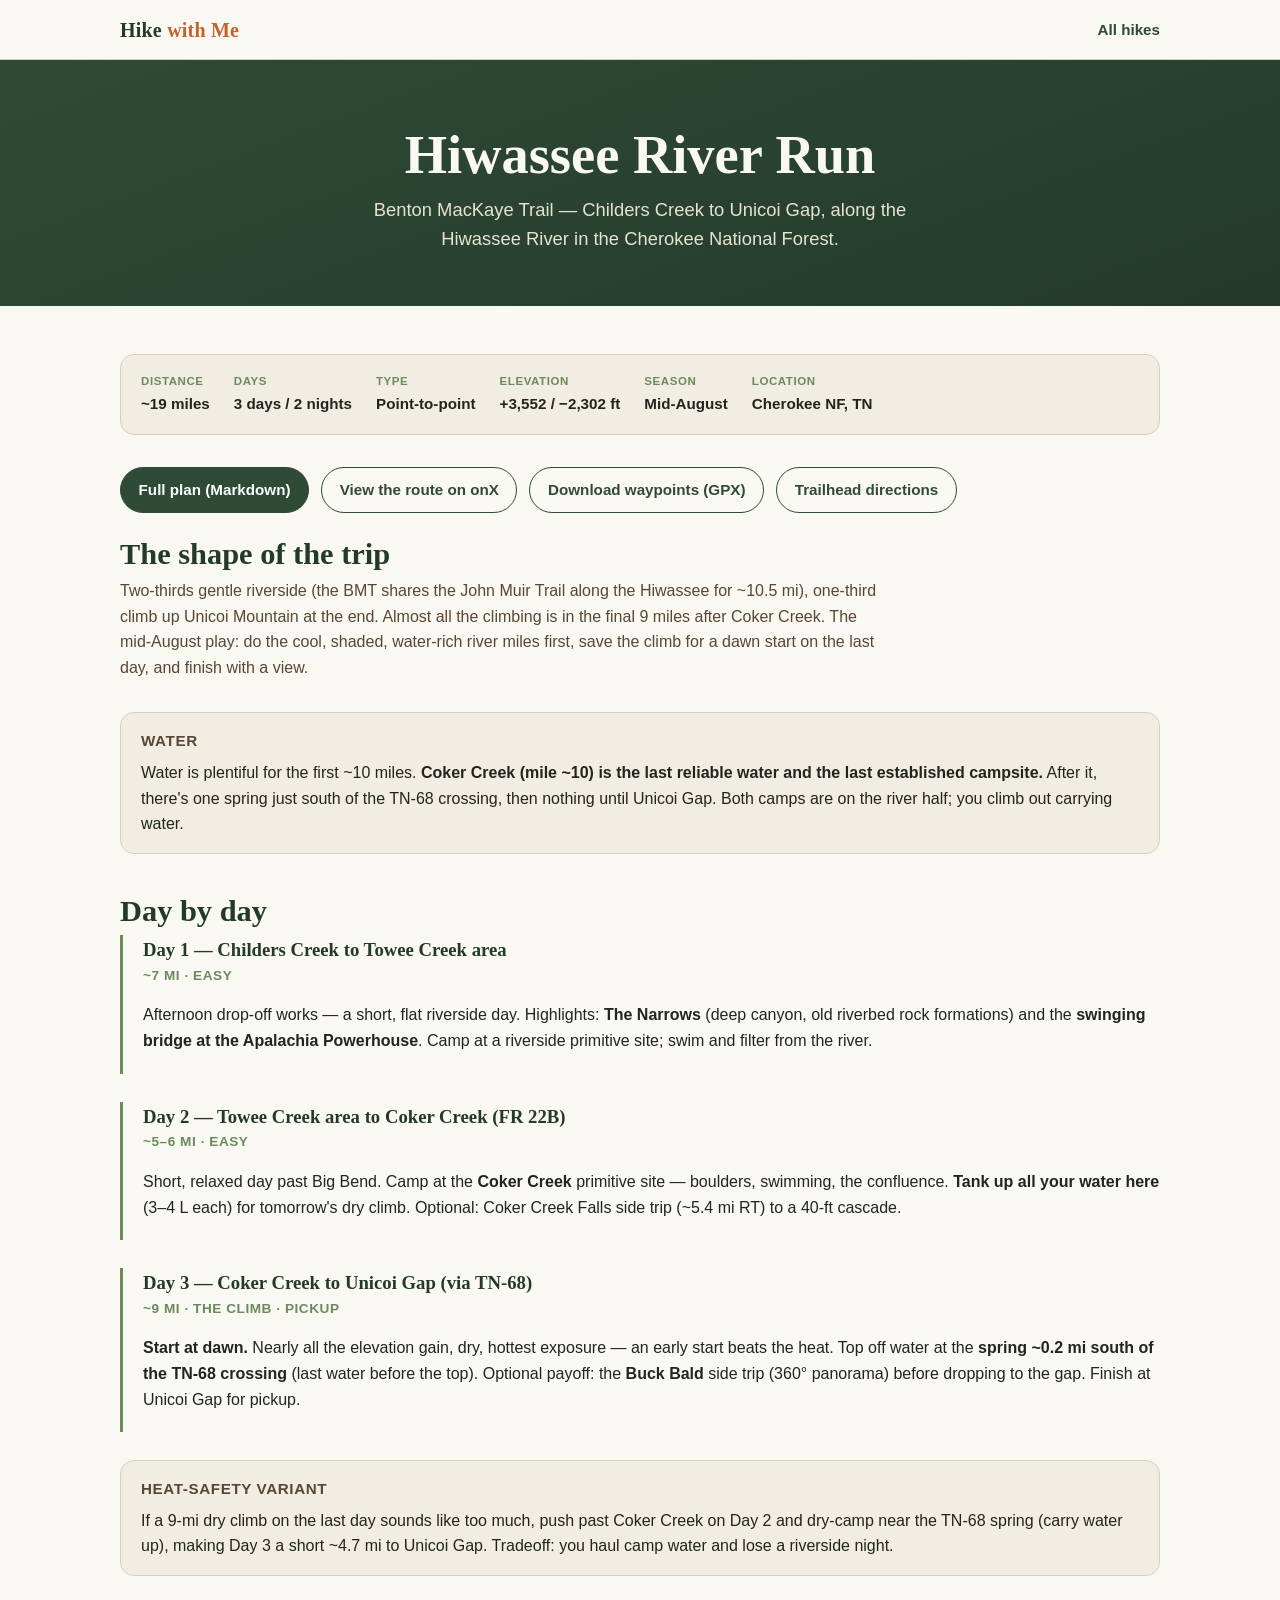
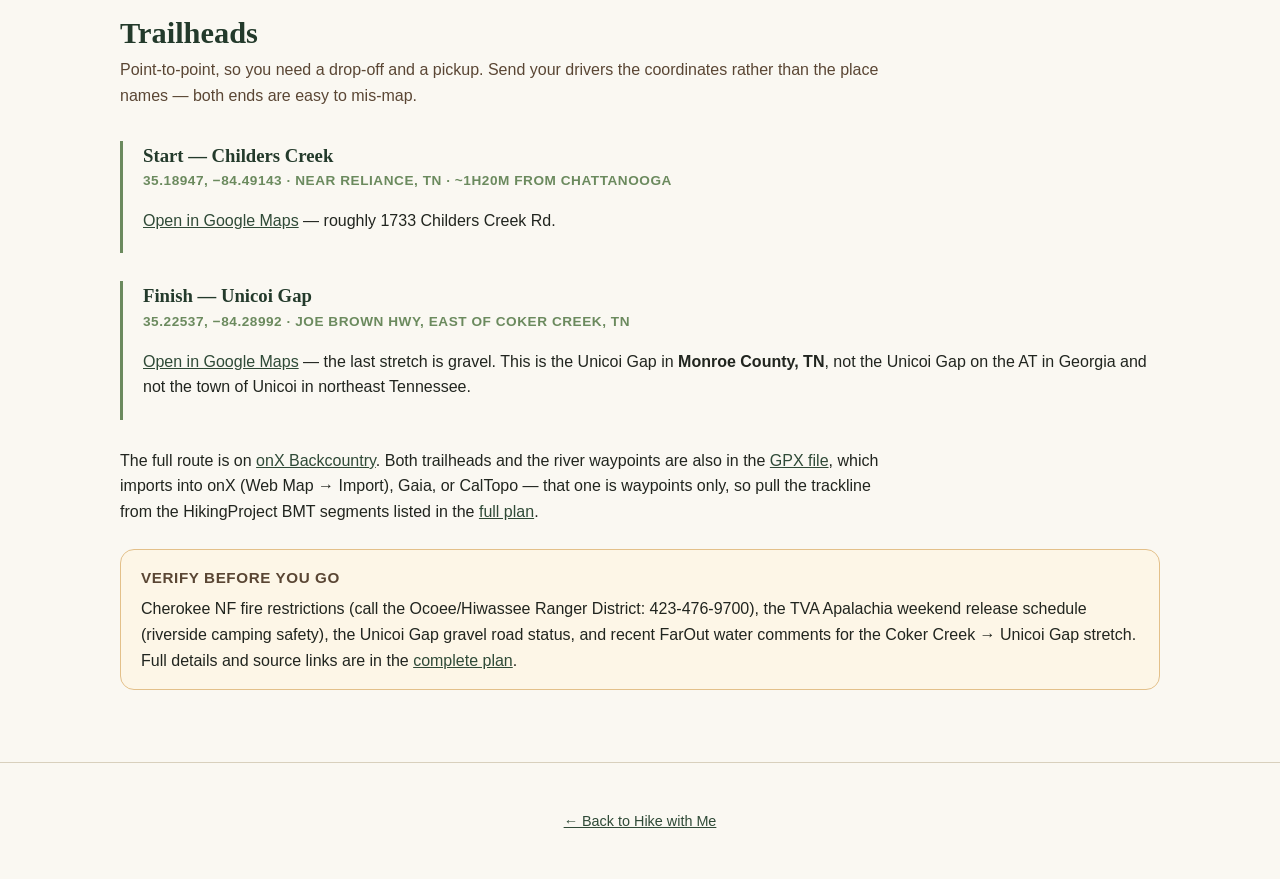
==== hikes/hiwassee-river-bmt/index.html @ 4eb9b3c0 "Hiwassee: link the onX Backcountry route from the page and plan onX has no constructible URL scheme " ====
<!DOCTYPE html>
<html lang="en">
<head>
  <meta charset="UTF-8">
  <meta name="viewport" content="width=device-width, initial-scale=1.0">
  <title>Hiwassee River Run (BMT) &middot; Hike with Me</title>
  <meta name="description" content="3-day, 2-night backpacking plan on the Benton MacKaye Trail: Childers Creek to Unicoi Gap along the Hiwassee River.">
  <link rel="stylesheet" href="../../assets/css/styles.css">
</head>
<body>

  <header class="site-header">
    <div class="wrap">
      <a class="brand" href="../../index.html">Hike <span>with Me</span></a>
      <nav class="nav">
        <a href="../../index.html#hikes">All hikes</a>
      </nav>
    </div>
  </header>

  <section class="hero">
    <div class="wrap">
      <h1>Hiwassee River Run</h1>
      <p>Benton MacKaye Trail &mdash; Childers Creek to Unicoi Gap, along the Hiwassee River in the Cherokee National Forest.</p>
    </div>
  </section>

  <section>
    <div class="wrap">

      <dl class="hike-meta">
        <div><dt>Distance</dt><dd>~19 miles</dd></div>
        <div><dt>Days</dt><dd>3 days / 2 nights</dd></div>
        <div><dt>Type</dt><dd>Point-to-point</dd></div>
        <div><dt>Elevation</dt><dd>+3,552 / &minus;2,302 ft</dd></div>
        <div><dt>Season</dt><dd>Mid-August</dd></div>
        <div><dt>Location</dt><dd>Cherokee NF, TN</dd></div>
      </dl>

      <div class="resources">
        <a class="btn" href="plan.md">Full plan (Markdown)</a>
        <a class="btn btn--ghost"
           href="https://webmap.onxmaps.com/backcountry/map/hike-route/jx06pry20qko?link_id=01KYJ3QC2P5YR956K18K8FEK31&amp;lat=35.1894815&amp;lon=-84.4900853&amp;mode=trail#13.03/35.201/-84.39005"
           target="_blank" rel="noopener">View the route on onX</a>
        <a class="btn btn--ghost" href="waypoints.gpx" download>Download waypoints (GPX)</a>
        <a class="btn btn--ghost" href="#trailheads">Trailhead directions</a>
      </div>

      <h2 class="section-title">The shape of the trip</h2>
      <p class="section-lead" style="max-width: 48rem;">
        Two-thirds gentle riverside (the BMT shares the John Muir Trail along the Hiwassee for ~10.5 mi),
        one-third climb up Unicoi Mountain at the end. Almost all the climbing is in the final 9 miles after
        Coker Creek. The mid-August play: do the cool, shaded, water-rich river miles first, save the climb for a
        dawn start on the last day, and finish with a view.
      </p>

      <div class="callout">
        <h4>Water</h4>
        <p style="margin:0;">Water is plentiful for the first ~10 miles. <strong>Coker Creek (mile ~10) is the last
        reliable water and the last established campsite.</strong> After it, there's one spring just south of the
        TN-68 crossing, then nothing until Unicoi Gap. Both camps are on the river half; you climb out carrying water.</p>
      </div>

      <h2 class="section-title" style="margin-top:2.5rem;">Day by day</h2>

      <div class="day">
        <h3>Day 1 &mdash; Childers Creek to Towee Creek area</h3>
        <p class="day-stats">~7 mi &middot; easy</p>
        <p>Afternoon drop-off works &mdash; a short, flat riverside day. Highlights: <strong>The Narrows</strong>
        (deep canyon, old riverbed rock formations) and the <strong>swinging bridge at the Apalachia Powerhouse</strong>.
        Camp at a riverside primitive site; swim and filter from the river.</p>
      </div>

      <div class="day">
        <h3>Day 2 &mdash; Towee Creek area to Coker Creek (FR 22B)</h3>
        <p class="day-stats">~5&ndash;6 mi &middot; easy</p>
        <p>Short, relaxed day past Big Bend. Camp at the <strong>Coker Creek</strong> primitive site &mdash; boulders,
        swimming, the confluence. <strong>Tank up all your water here</strong> (3&ndash;4 L each) for tomorrow's dry climb.
        Optional: Coker Creek Falls side trip (~5.4 mi RT) to a 40-ft cascade.</p>
      </div>

      <div class="day">
        <h3>Day 3 &mdash; Coker Creek to Unicoi Gap (via TN-68)</h3>
        <p class="day-stats">~9 mi &middot; the climb &middot; pickup</p>
        <p><strong>Start at dawn.</strong> Nearly all the elevation gain, dry, hottest exposure &mdash; an early start
        beats the heat. Top off water at the <strong>spring ~0.2 mi south of the TN-68 crossing</strong> (last water
        before the top). Optional payoff: the <strong>Buck Bald</strong> side trip (360&deg; panorama) before dropping
        to the gap. Finish at Unicoi Gap for pickup.</p>
      </div>

      <div class="callout">
        <h4>Heat-safety variant</h4>
        <p style="margin:0;">If a 9-mi dry climb on the last day sounds like too much, push past Coker Creek on Day 2
        and dry-camp near the TN-68 spring (carry water up), making Day 3 a short ~4.7 mi to Unicoi Gap. Tradeoff: you
        haul camp water and lose a riverside night.</p>
      </div>

      <h2 class="section-title" id="trailheads" style="margin-top:2.5rem;">Trailheads</h2>
      <p class="section-lead" style="max-width: 48rem;">
        Point-to-point, so you need a drop-off and a pickup. Send your drivers the coordinates rather than
        the place names &mdash; both ends are easy to mis-map.
      </p>

      <div class="day">
        <h3>Start &mdash; Childers Creek</h3>
        <p class="day-stats">35.18947, &minus;84.49143 &middot; near Reliance, TN &middot; ~1h20m from Chattanooga</p>
        <p><a href="https://www.google.com/maps/search/?api=1&amp;query=35.18947,-84.49143"
              target="_blank" rel="noopener">Open in Google Maps</a> &mdash; roughly 1733 Childers Creek Rd.</p>
      </div>

      <div class="day">
        <h3>Finish &mdash; Unicoi Gap</h3>
        <p class="day-stats">35.22537, &minus;84.28992 &middot; Joe Brown Hwy, east of Coker Creek, TN</p>
        <p><a href="https://www.google.com/maps/search/?api=1&amp;query=35.22537,-84.28992"
              target="_blank" rel="noopener">Open in Google Maps</a> &mdash; the last stretch is gravel.
        This is the Unicoi Gap in <strong>Monroe County, TN</strong>, not the Unicoi Gap on the AT in Georgia
        and not the town of Unicoi in northeast Tennessee.</p>
      </div>

      <p style="max-width: 48rem;">The full route is on
        <a href="https://webmap.onxmaps.com/backcountry/map/hike-route/jx06pry20qko?link_id=01KYJ3QC2P5YR956K18K8FEK31&amp;lat=35.1894815&amp;lon=-84.4900853&amp;mode=trail#13.03/35.201/-84.39005"
           target="_blank" rel="noopener">onX Backcountry</a>. Both trailheads and the river waypoints are
        also in the <a href="waypoints.gpx" download>GPX file</a>, which imports into onX
        (Web Map &rarr; Import), Gaia, or CalTopo &mdash; that one is waypoints only, so pull the trackline
        from the HikingProject BMT segments listed in the <a href="plan.md">full plan</a>.</p>

      <div class="callout callout--warn">
        <h4>Verify before you go</h4>
        <p style="margin:0;">Cherokee NF fire restrictions (call the Ocoee/Hiwassee Ranger District: 423-476-9700),
        the TVA Apalachia weekend release schedule (riverside camping safety), the Unicoi Gap gravel road status, and
        recent FarOut water comments for the Coker Creek &rarr; Unicoi Gap stretch. Full details and source links are in
        the <a href="plan.md">complete plan</a>.</p>
      </div>

    </div>
  </section>

  <footer class="site-footer">
    <div class="wrap">
      <p><a href="../../index.html">&larr; Back to Hike with Me</a></p>
    </div>
  </footer>

</body>
</html>
---- assets/css/styles.css ----
/* ==========================================================================
   Hike with Me — shared styles
   Used by the landing page and every hike page (linked via a relative path).
   Plain CSS, no build step, to match the existing voidnologo.github.io site.
   ========================================================================== */

:root {
  /* Earthy trail palette */
  --forest:      #2f4a37;
  --forest-deep: #233a2b;
  --moss:        #6b8a5e;
  --sand:        #e9e2d0;
  --bark:        #5a4634;
  --ink:         #21251f;
  --paper:       #faf8f2;
  --paper-2:     #f1ede2;
  --line:        #d8d0bd;
  --accent:      #c4622d; /* trail-blaze orange, used sparingly */

  --maxw: 1080px;
  --radius: 14px;
  --shadow: 0 6px 24px rgba(33, 37, 31, 0.10);

  --font-body: -apple-system, BlinkMacSystemFont, "Segoe UI", Roboto, Helvetica, Arial, sans-serif;
  --font-head: "Iowan Old Style", "Palatino Linotype", Palatino, Georgia, serif;
}

*, *::before, *::after { box-sizing: border-box; }

html { scroll-behavior: smooth; }

body {
  margin: 0;
  font-family: var(--font-body);
  color: var(--ink);
  background: var(--paper);
  line-height: 1.6;
  -webkit-font-smoothing: antialiased;
}

h1, h2, h3 { font-family: var(--font-head); line-height: 1.15; color: var(--forest-deep); }

a { color: var(--forest); }
a:hover { color: var(--accent); }

.wrap { max-width: var(--maxw); margin: 0 auto; padding: 0 1.25rem; }

/* --- Site header / nav ------------------------------------------------- */
.site-header {
  position: sticky; top: 0; z-index: 20;
  background: rgba(250, 248, 242, 0.9);
  backdrop-filter: blur(8px);
  border-bottom: 1px solid var(--line);
}
.site-header .wrap {
  display: flex; align-items: center; justify-content: space-between;
  padding-top: 0.85rem; padding-bottom: 0.85rem;
}
.brand { font-family: var(--font-head); font-weight: 700; font-size: 1.25rem; color: var(--forest-deep); text-decoration: none; letter-spacing: 0.2px; }
.brand span { color: var(--accent); }
.nav a { margin-left: 1.25rem; text-decoration: none; font-weight: 600; font-size: 0.95rem; }

/* --- Hero -------------------------------------------------------------- */
.hero {
  background: linear-gradient(160deg, var(--forest) 0%, var(--forest-deep) 100%);
  color: var(--paper);
  padding: 4rem 0 3.25rem;
  text-align: center;
}
.hero h1 { color: var(--paper); font-size: clamp(2.2rem, 5vw, 3.4rem); margin: 0 0 0.5rem; }
.hero p { max-width: 38rem; margin: 0 auto; font-size: 1.15rem; color: var(--sand); }

/* --- Sections ---------------------------------------------------------- */
section { padding: 3rem 0; }
.section-title { font-size: 1.9rem; margin: 0 0 0.4rem; }
.section-lead { color: var(--bark); margin: 0 0 2rem; max-width: 42rem; }

/* --- Carousel ---------------------------------------------------------- */
.carousel { position: relative; border-radius: var(--radius); overflow: hidden; box-shadow: var(--shadow); background: var(--paper-2); }
.carousel__track { display: flex; transition: transform 0.5s ease; }
.carousel__slide {
  position: relative; min-width: 100%; aspect-ratio: 16 / 9;
  display: flex; align-items: center; justify-content: center;
  background: var(--paper-2); color: var(--bark);
}
.carousel__slide img { width: 100%; height: 100%; object-fit: cover; display: block; }
/* Placeholder shown until real photos are added */
.carousel__slide--placeholder {
  background: repeating-linear-gradient(45deg, var(--paper-2), var(--paper-2) 18px, #ece6d6 18px, #ece6d6 36px);
  flex-direction: column; text-align: center; padding: 2rem;
}
.carousel__slide--placeholder strong { font-family: var(--font-head); font-size: 1.3rem; color: var(--forest-deep); }
.carousel__caption {
  position: absolute; left: 0; right: 0; bottom: 0;
  padding: 1.25rem 1.5rem 1rem;
  background: linear-gradient(transparent, rgba(33,37,31,0.72));
  color: #fff; font-size: 1rem;
}
.carousel__btn {
  position: absolute; top: 50%; transform: translateY(-50%);
  width: 44px; height: 44px; border: none; border-radius: 50%;
  background: rgba(250,248,242,0.85); color: var(--forest-deep);
  font-size: 1.4rem; cursor: pointer; display: grid; place-items: center;
  box-shadow: var(--shadow); transition: background 0.2s;
}
.carousel__btn:hover { background: #fff; }
.carousel__btn--prev { left: 0.75rem; }
.carousel__btn--next { right: 0.75rem; }
.carousel__dots { position: absolute; left: 0; right: 0; bottom: 0.6rem; display: flex; gap: 0.4rem; justify-content: center; }
.carousel__dot { width: 9px; height: 9px; border-radius: 50%; border: none; background: rgba(255,255,255,0.55); cursor: pointer; padding: 0; }
.carousel__dot[aria-current="true"] { background: #fff; }

/* --- Hike cards (landing) ---------------------------------------------- */
.card-grid { display: grid; grid-template-columns: repeat(auto-fill, minmax(280px, 1fr)); gap: 1.5rem; }
.hike-card {
  display: flex; flex-direction: column;
  background: #fff; border: 1px solid var(--line); border-radius: var(--radius);
  overflow: hidden; text-decoration: none; color: var(--ink);
  transition: transform 0.18s ease, box-shadow 0.18s ease;
}
.hike-card:hover { transform: translateY(-3px); box-shadow: var(--shadow); }
.hike-card__banner { padding: 1.5rem 1.25rem; background: linear-gradient(135deg, var(--moss), var(--forest)); color: #fff; }
.hike-card__banner h3 { color: #fff; margin: 0; font-size: 1.3rem; }
.hike-card__body { padding: 1.1rem 1.25rem 1.35rem; }
.hike-card__meta { display: flex; flex-wrap: wrap; gap: 0.4rem 0.9rem; margin: 0 0 0.6rem; font-size: 0.85rem; color: var(--bark); }
.hike-card__meta span::before { content: "•  "; color: var(--moss); }
.hike-card__meta span:first-child::before { content: ""; }
.hike-card p { margin: 0; color: var(--bark); font-size: 0.95rem; }
.badge { display: inline-block; font-size: 0.72rem; font-weight: 700; text-transform: uppercase; letter-spacing: 0.04em; padding: 0.15rem 0.5rem; border-radius: 999px; }
.badge--planned { background: var(--sand); color: var(--bark); }
.badge--done { background: var(--moss); color: #fff; }

/* --- Hike page content ------------------------------------------------- */
.hike-meta { display: flex; flex-wrap: wrap; gap: 0.6rem 1.5rem; padding: 1.1rem 1.25rem; background: var(--paper-2); border: 1px solid var(--line); border-radius: var(--radius); margin: 0 0 2rem; }
.hike-meta div { font-size: 0.95rem; }
.hike-meta dt { font-size: 0.72rem; text-transform: uppercase; letter-spacing: 0.05em; color: var(--moss); font-weight: 700; }
.hike-meta dd { margin: 0.1rem 0 0; font-weight: 600; }

.resources { display: flex; flex-wrap: wrap; gap: 0.75rem; margin: 1.5rem 0; }
.btn {
  display: inline-flex; align-items: center; gap: 0.4rem;
  text-decoration: none; font-weight: 600; font-size: 0.95rem;
  padding: 0.6rem 1.1rem; border-radius: 999px;
  background: var(--forest); color: #fff; border: 1px solid var(--forest);
  transition: background 0.18s, color 0.18s;
}
.btn:hover { background: var(--forest-deep); color: #fff; }
.btn--ghost { background: transparent; color: var(--forest); }
.btn--ghost:hover { background: var(--forest); color: #fff; }

.day { border-left: 3px solid var(--moss); padding: 0.25rem 0 0.25rem 1.25rem; margin: 0 0 1.75rem; }
.day h3 { margin: 0 0 0.25rem; }
.day .day-stats { font-size: 0.85rem; color: var(--moss); font-weight: 700; text-transform: uppercase; letter-spacing: 0.04em; margin: 0 0 0.6rem; }

.callout { border: 1px solid var(--line); background: var(--paper-2); border-radius: var(--radius); padding: 1rem 1.25rem; margin: 1.5rem 0; }
.callout--warn { border-color: #e3c08a; background: #fdf6e7; }
.callout h4 { margin: 0 0 0.4rem; font-family: var(--font-body); font-size: 0.95rem; text-transform: uppercase; letter-spacing: 0.04em; color: var(--bark); }

/* --- Footer ------------------------------------------------------------ */
.site-footer { border-top: 1px solid var(--line); padding: 2rem 0; color: var(--bark); font-size: 0.9rem; text-align: center; }

/* --- Gallery grid + lightbox ------------------------------------------ */
.gallery-grid { display: grid; grid-template-columns: repeat(auto-fill, minmax(200px, 1fr)); gap: 0.6rem; }
.gallery-grid a { display: block; aspect-ratio: 1 / 1; overflow: hidden; border-radius: 8px; background: var(--paper-2); }
.gallery-grid img { width: 100%; height: 100%; object-fit: cover; display: block; transition: transform 0.3s ease; }
.gallery-grid a:hover img { transform: scale(1.05); }

.lightbox { position: fixed; inset: 0; z-index: 50; display: none; align-items: center; justify-content: center; padding: 1.5rem; background: rgba(20, 22, 18, 0.93); }
.lightbox.open { display: flex; }
.lightbox img { max-width: 100%; max-height: 100%; border-radius: 8px; box-shadow: 0 12px 48px rgba(0, 0, 0, 0.5); }
.lightbox__close, .lightbox__nav { position: absolute; border: none; cursor: pointer; background: rgba(250, 248, 242, 0.9); color: var(--forest-deep); border-radius: 50%; display: grid; place-items: center; box-shadow: var(--shadow); }
.lightbox__close:hover, .lightbox__nav:hover { background: #fff; }
.lightbox__close { top: 1rem; right: 1rem; width: 42px; height: 42px; font-size: 1.5rem; line-height: 1; }
.lightbox__nav { top: 50%; transform: translateY(-50%); width: 48px; height: 48px; font-size: 1.7rem; }
.lightbox__nav--prev { left: 1rem; }
.lightbox__nav--next { right: 1rem; }

.photos-more { margin-top: 1.25rem; }

@media (max-width: 600px) {
  .nav a { margin-left: 0.85rem; font-size: 0.85rem; }
  .hero { padding: 3rem 0 2.5rem; }
  .gallery-grid { grid-template-columns: repeat(auto-fill, minmax(140px, 1fr)); }
}
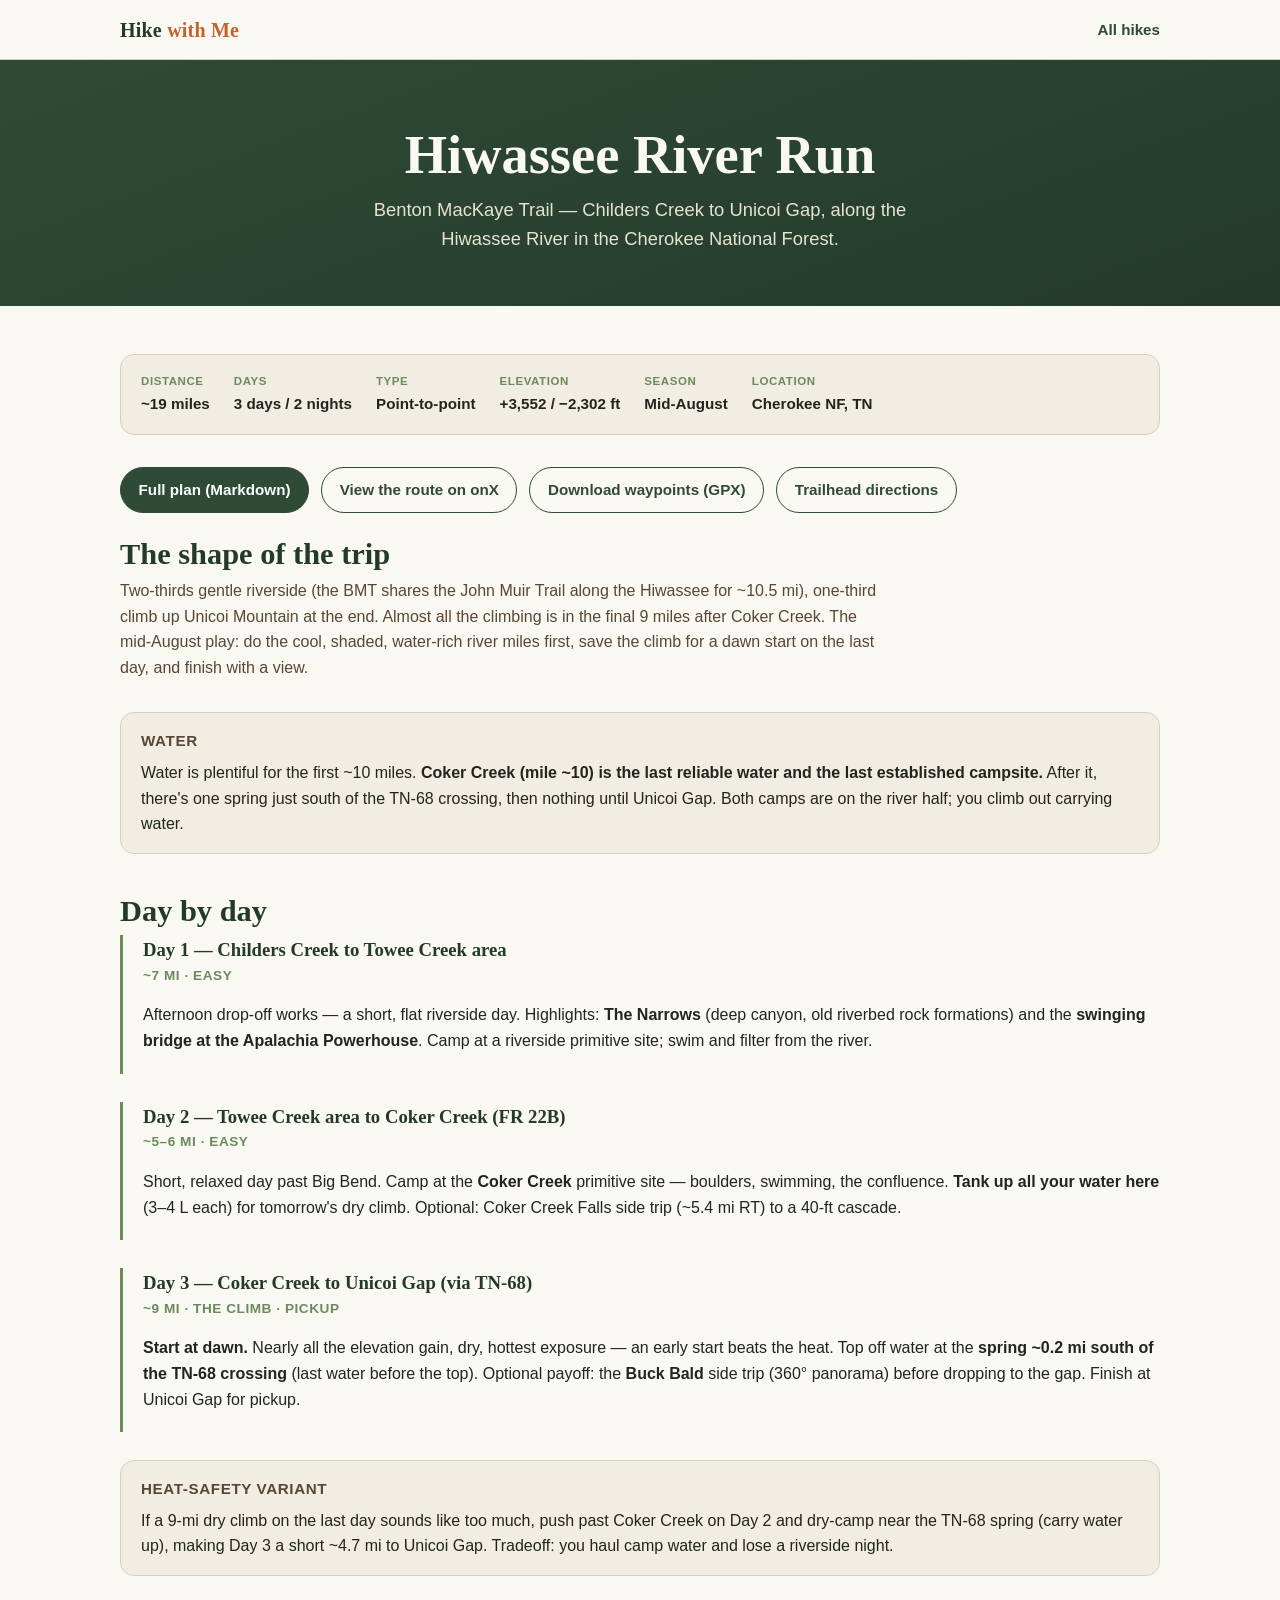
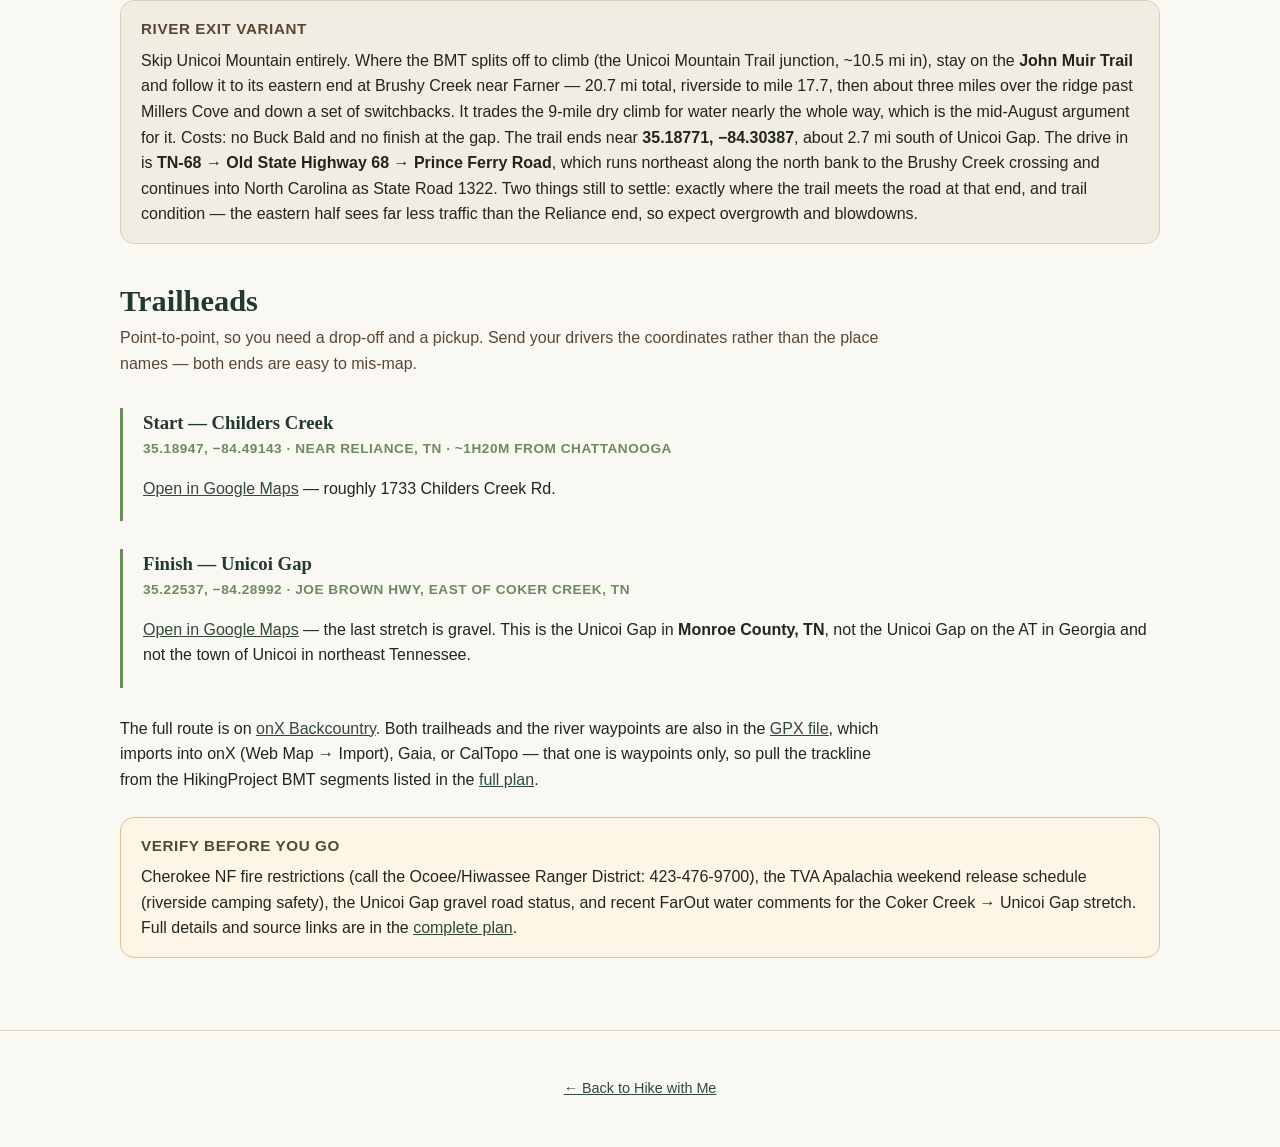
==== commit 7fffdf10: "Hiwassee: document the John Muir Trail river exit as a variant An alternative to the BMT climb out t" ====
--- a/hikes/hiwassee-river-bmt/index.html
+++ b/hikes/hiwassee-river-bmt/index.html
@@ -95,6 +95,20 @@
         haul camp water and lose a riverside night.</p>
       </div>
 
+      <div class="callout">
+        <h4>River exit variant</h4>
+        <p style="margin:0;">Skip Unicoi Mountain entirely. Where the BMT splits off to climb (the Unicoi
+        Mountain Trail junction, ~10.5 mi in), stay on the <strong>John Muir Trail</strong> and follow it to its
+        eastern end at Brushy Creek near Farner &mdash; 20.7 mi total, riverside to mile 17.7, then about three
+        miles over the ridge past Millers Cove and down a set of switchbacks. It trades the 9-mile dry climb for
+        water nearly the whole way, which is the mid-August argument for it. Costs: no Buck Bald and no finish at
+        the gap. The trail ends near <strong>35.18771, &minus;84.30387</strong>, about 2.7 mi south of Unicoi Gap.
+        The drive in is <strong>TN-68 &rarr; Old State Highway 68 &rarr; Prince Ferry Road</strong>, which runs
+        northeast along the north bank to the Brushy Creek crossing and continues into North Carolina as State Road
+        1322. Two things still to settle: exactly where the trail meets the road at that end, and trail condition
+        &mdash; the eastern half sees far less traffic than the Reliance end, so expect overgrowth and blowdowns.</p>
+      </div>
+
       <h2 class="section-title" id="trailheads" style="margin-top:2.5rem;">Trailheads</h2>
       <p class="section-lead" style="max-width: 48rem;">
         Point-to-point, so you need a drop-off and a pickup. Send your drivers the coordinates rather than
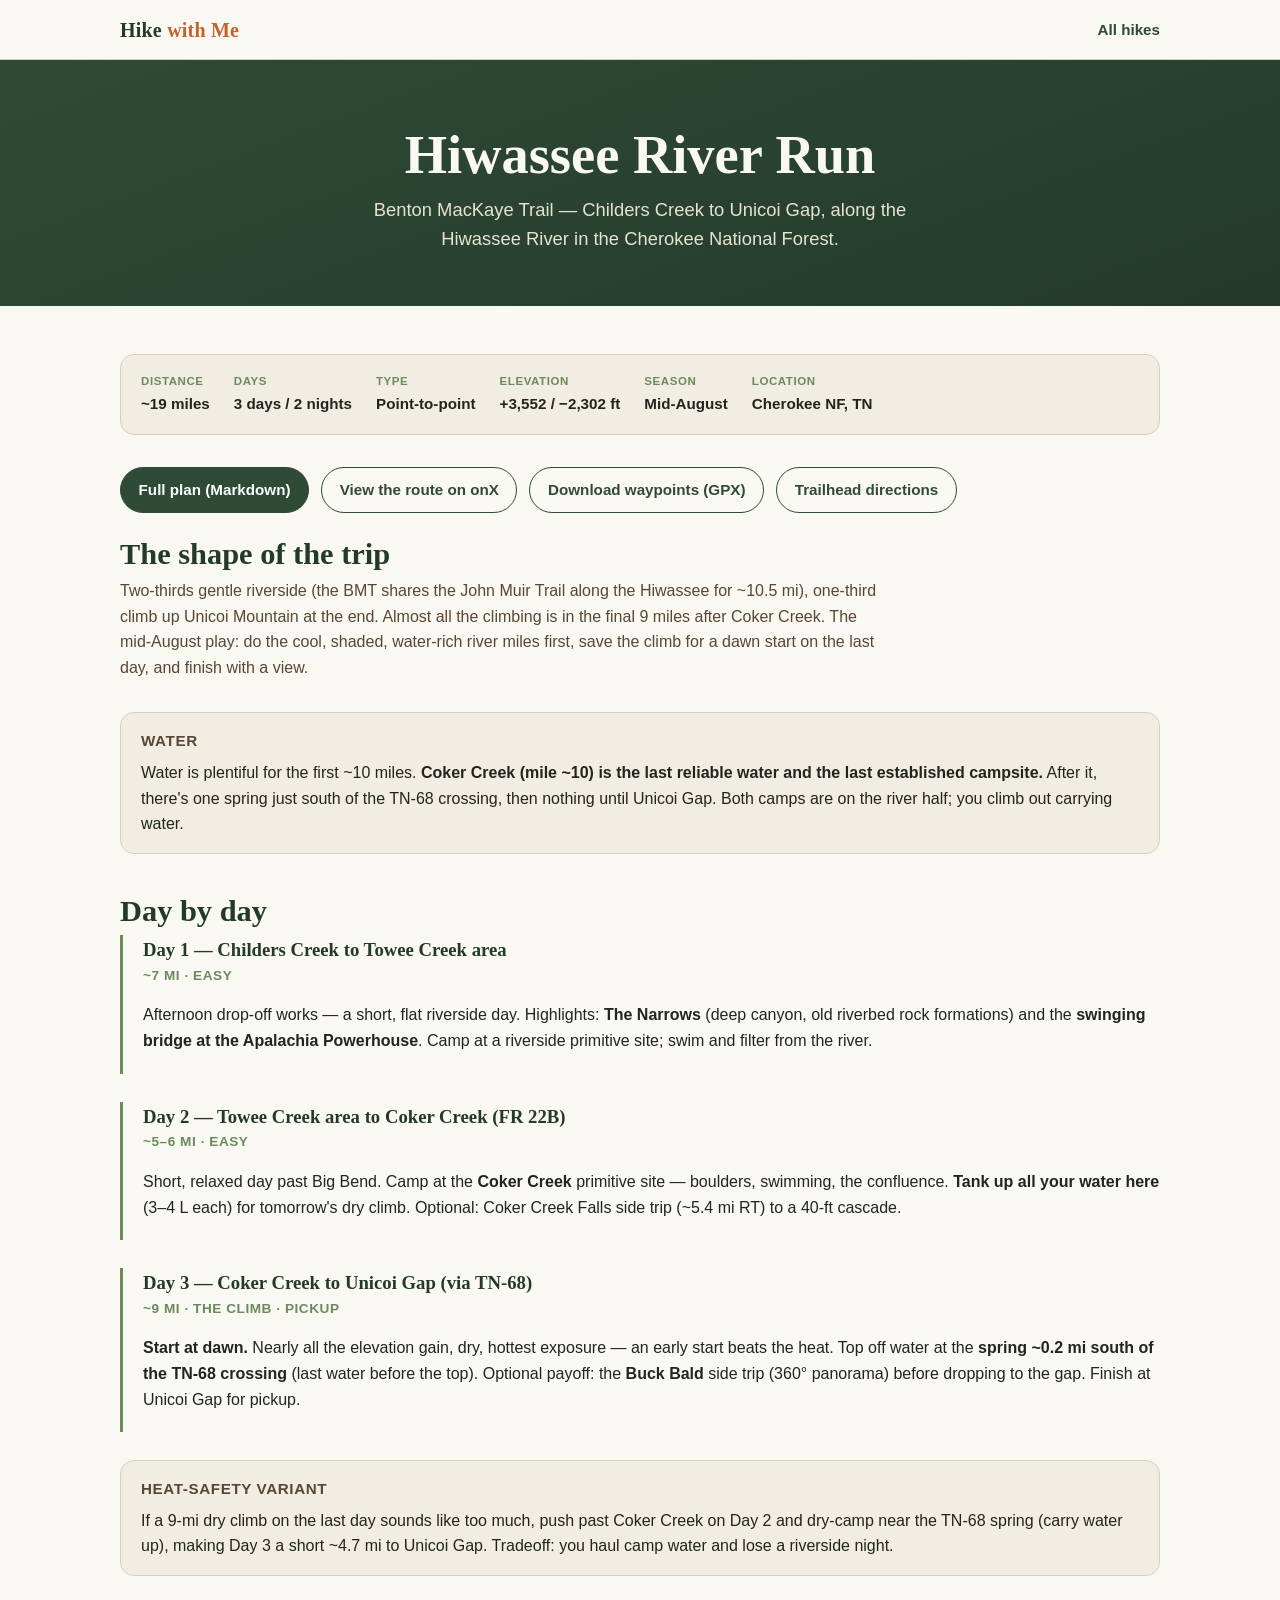
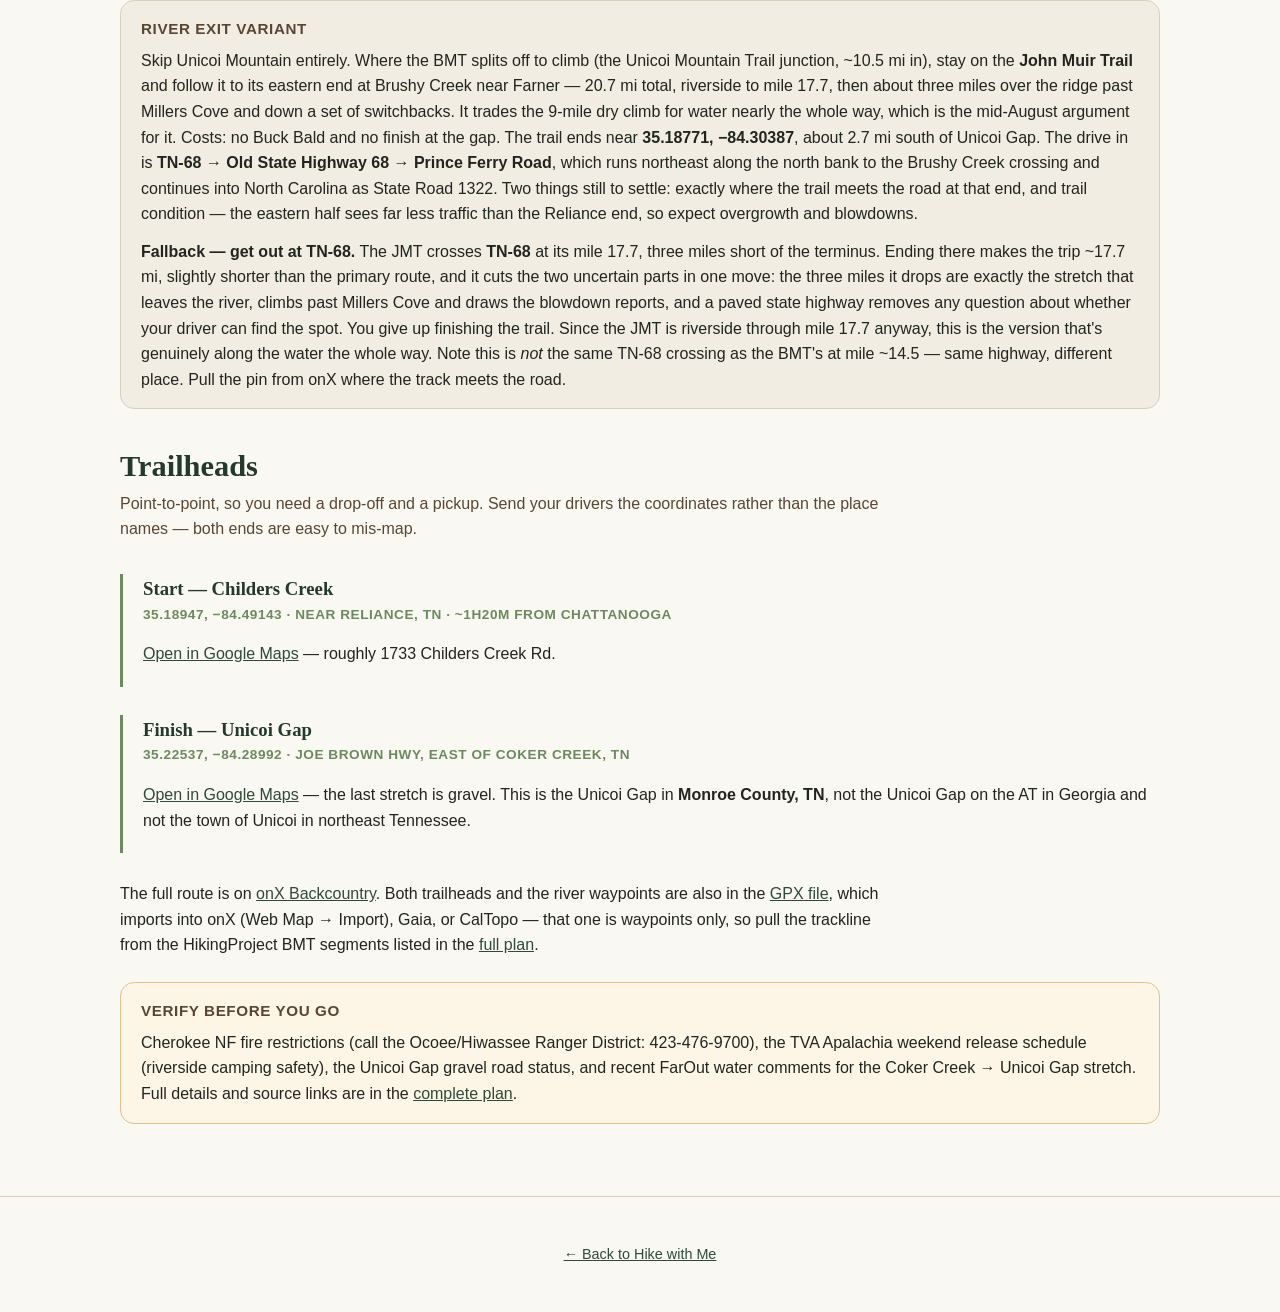
==== commit 96a22207: "Hiwassee: add a TN-68 exit as a fallback for the river variant The JMT crosses TN-68 at its mile 17." ====
--- a/hikes/hiwassee-river-bmt/index.html
+++ b/hikes/hiwassee-river-bmt/index.html
@@ -107,6 +107,15 @@
         northeast along the north bank to the Brushy Creek crossing and continues into North Carolina as State Road
         1322. Two things still to settle: exactly where the trail meets the road at that end, and trail condition
         &mdash; the eastern half sees far less traffic than the Reliance end, so expect overgrowth and blowdowns.</p>
+        <p style="margin:0.75rem 0 0;"><strong>Fallback &mdash; get out at TN-68.</strong> The JMT crosses
+        <strong>TN-68</strong> at its mile 17.7, three miles short of the terminus. Ending there makes the trip
+        ~17.7 mi, slightly shorter than the primary route, and it cuts the two uncertain parts in one move: the
+        three miles it drops are exactly the stretch that leaves the river, climbs past Millers Cove and draws the
+        blowdown reports, and a paved state highway removes any question about whether your driver can find the
+        spot. You give up finishing the trail. Since the JMT is riverside through mile 17.7 anyway, this is the
+        version that's genuinely along the water the whole way. Note this is <em>not</em> the same TN-68 crossing as
+        the BMT's at mile ~14.5 &mdash; same highway, different place. Pull the pin from onX where the track meets
+        the road.</p>
       </div>
 
       <h2 class="section-title" id="trailheads" style="margin-top:2.5rem;">Trailheads</h2>
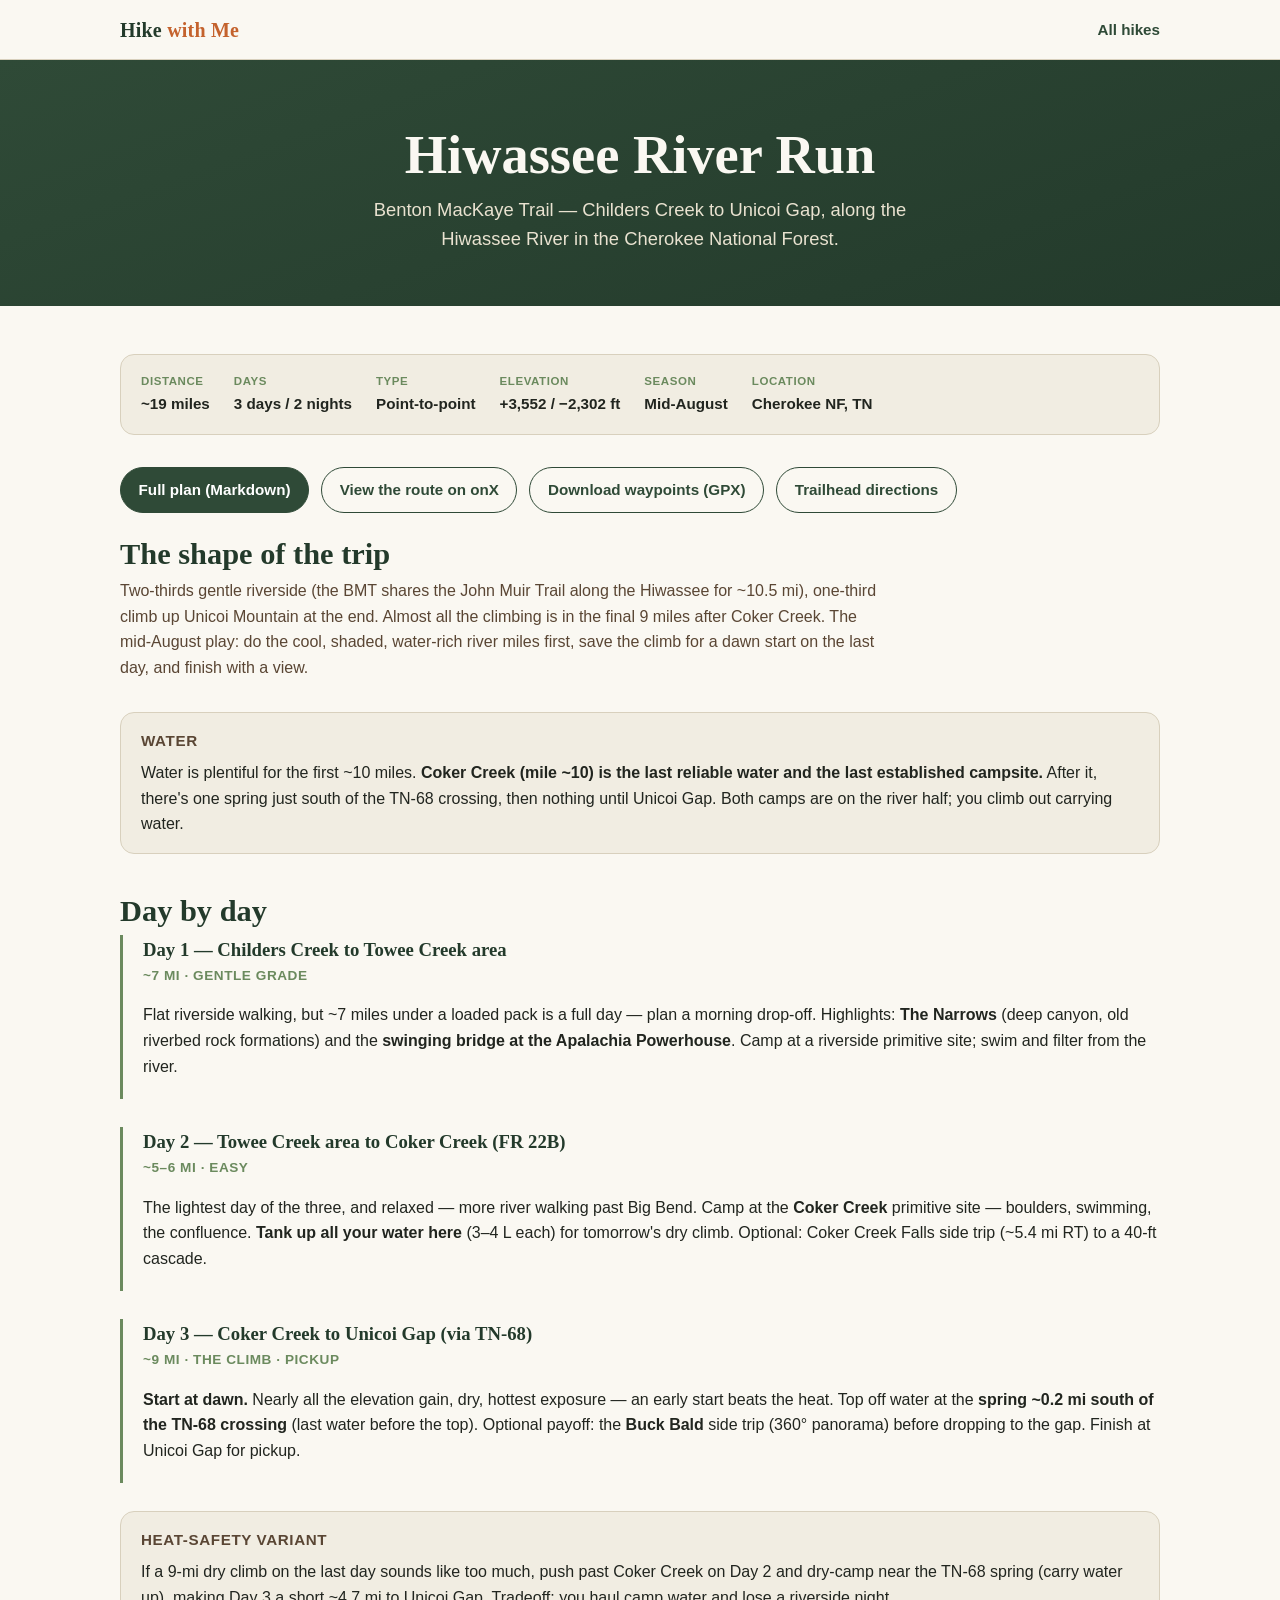
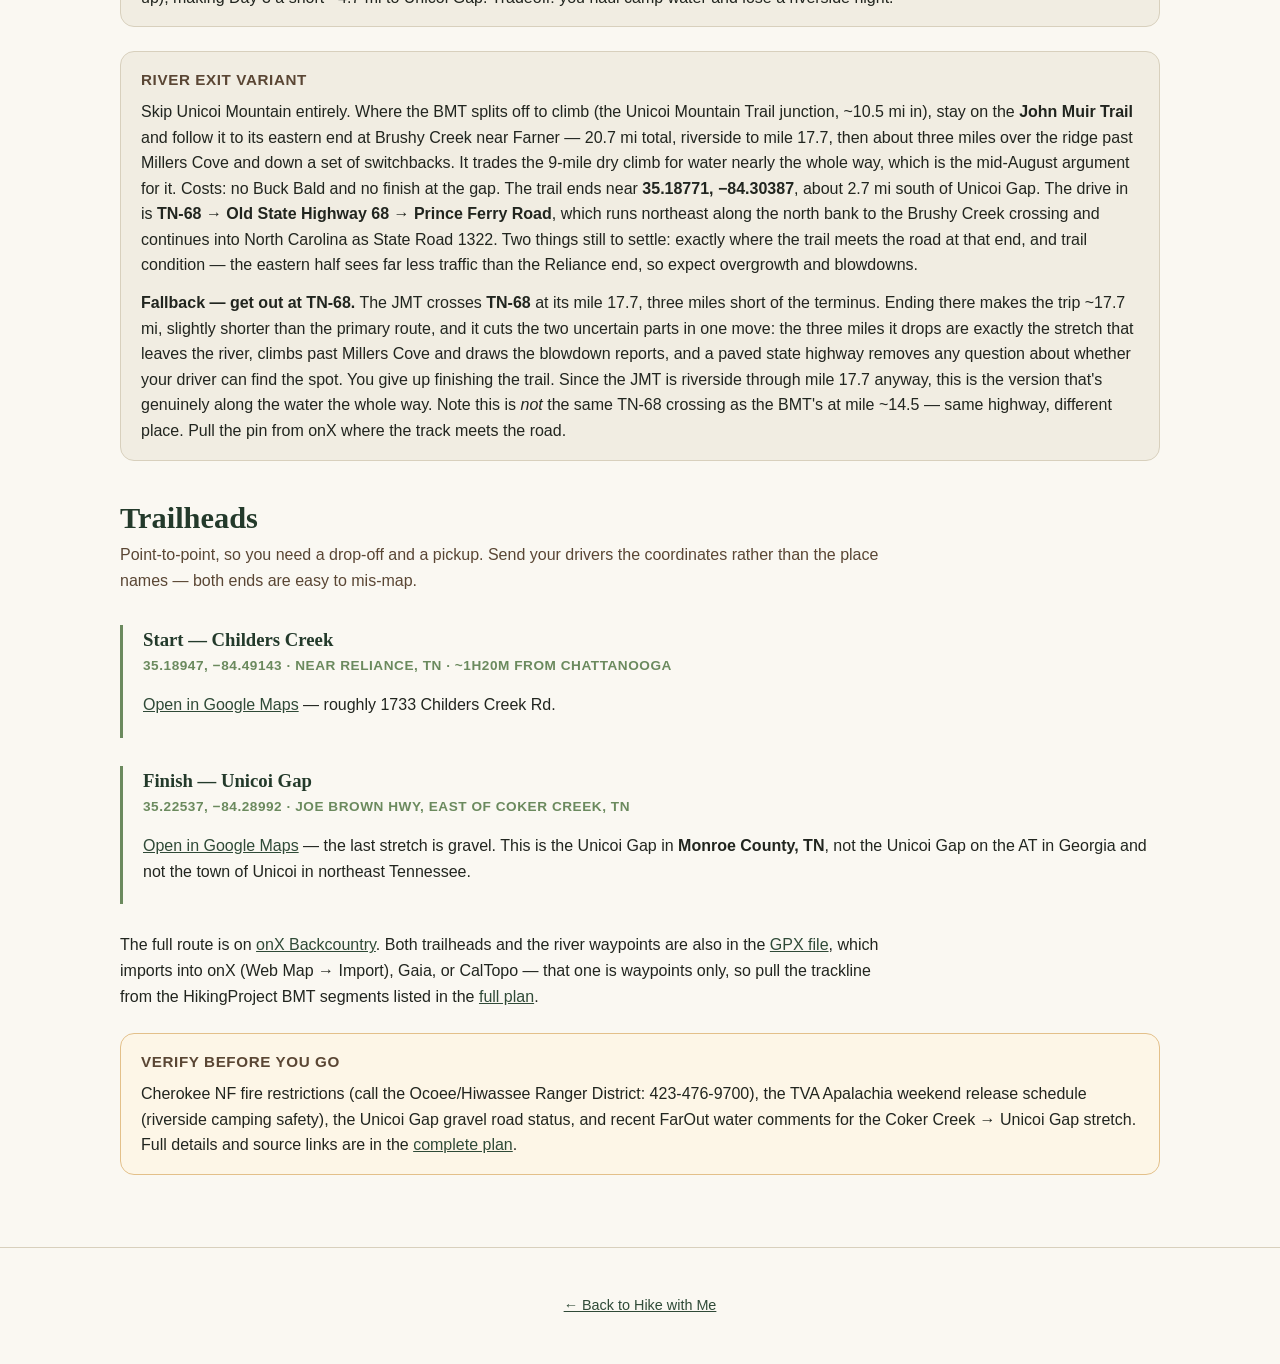
==== commit 39122f14: "Hiwassee: stop underselling Day 1 Seven miles under a loaded pack is a full day, and the page called" ====
--- a/hikes/hiwassee-river-bmt/index.html
+++ b/hikes/hiwassee-river-bmt/index.html
@@ -65,8 +65,9 @@
 
       <div class="day">
         <h3>Day 1 &mdash; Childers Creek to Towee Creek area</h3>
-        <p class="day-stats">~7 mi &middot; easy</p>
-        <p>Afternoon drop-off works &mdash; a short, flat riverside day. Highlights: <strong>The Narrows</strong>
+        <p class="day-stats">~7 mi &middot; gentle grade</p>
+        <p>Flat riverside walking, but ~7 miles under a loaded pack is a full day &mdash; plan a morning
+        drop-off. Highlights: <strong>The Narrows</strong>
         (deep canyon, old riverbed rock formations) and the <strong>swinging bridge at the Apalachia Powerhouse</strong>.
         Camp at a riverside primitive site; swim and filter from the river.</p>
       </div>
@@ -74,7 +75,8 @@
       <div class="day">
         <h3>Day 2 &mdash; Towee Creek area to Coker Creek (FR 22B)</h3>
         <p class="day-stats">~5&ndash;6 mi &middot; easy</p>
-        <p>Short, relaxed day past Big Bend. Camp at the <strong>Coker Creek</strong> primitive site &mdash; boulders,
+        <p>The lightest day of the three, and relaxed &mdash; more river walking past Big Bend. Camp at the
+        <strong>Coker Creek</strong> primitive site &mdash; boulders,
         swimming, the confluence. <strong>Tank up all your water here</strong> (3&ndash;4 L each) for tomorrow's dry climb.
         Optional: Coker Creek Falls side trip (~5.4 mi RT) to a 40-ft cascade.</p>
       </div>
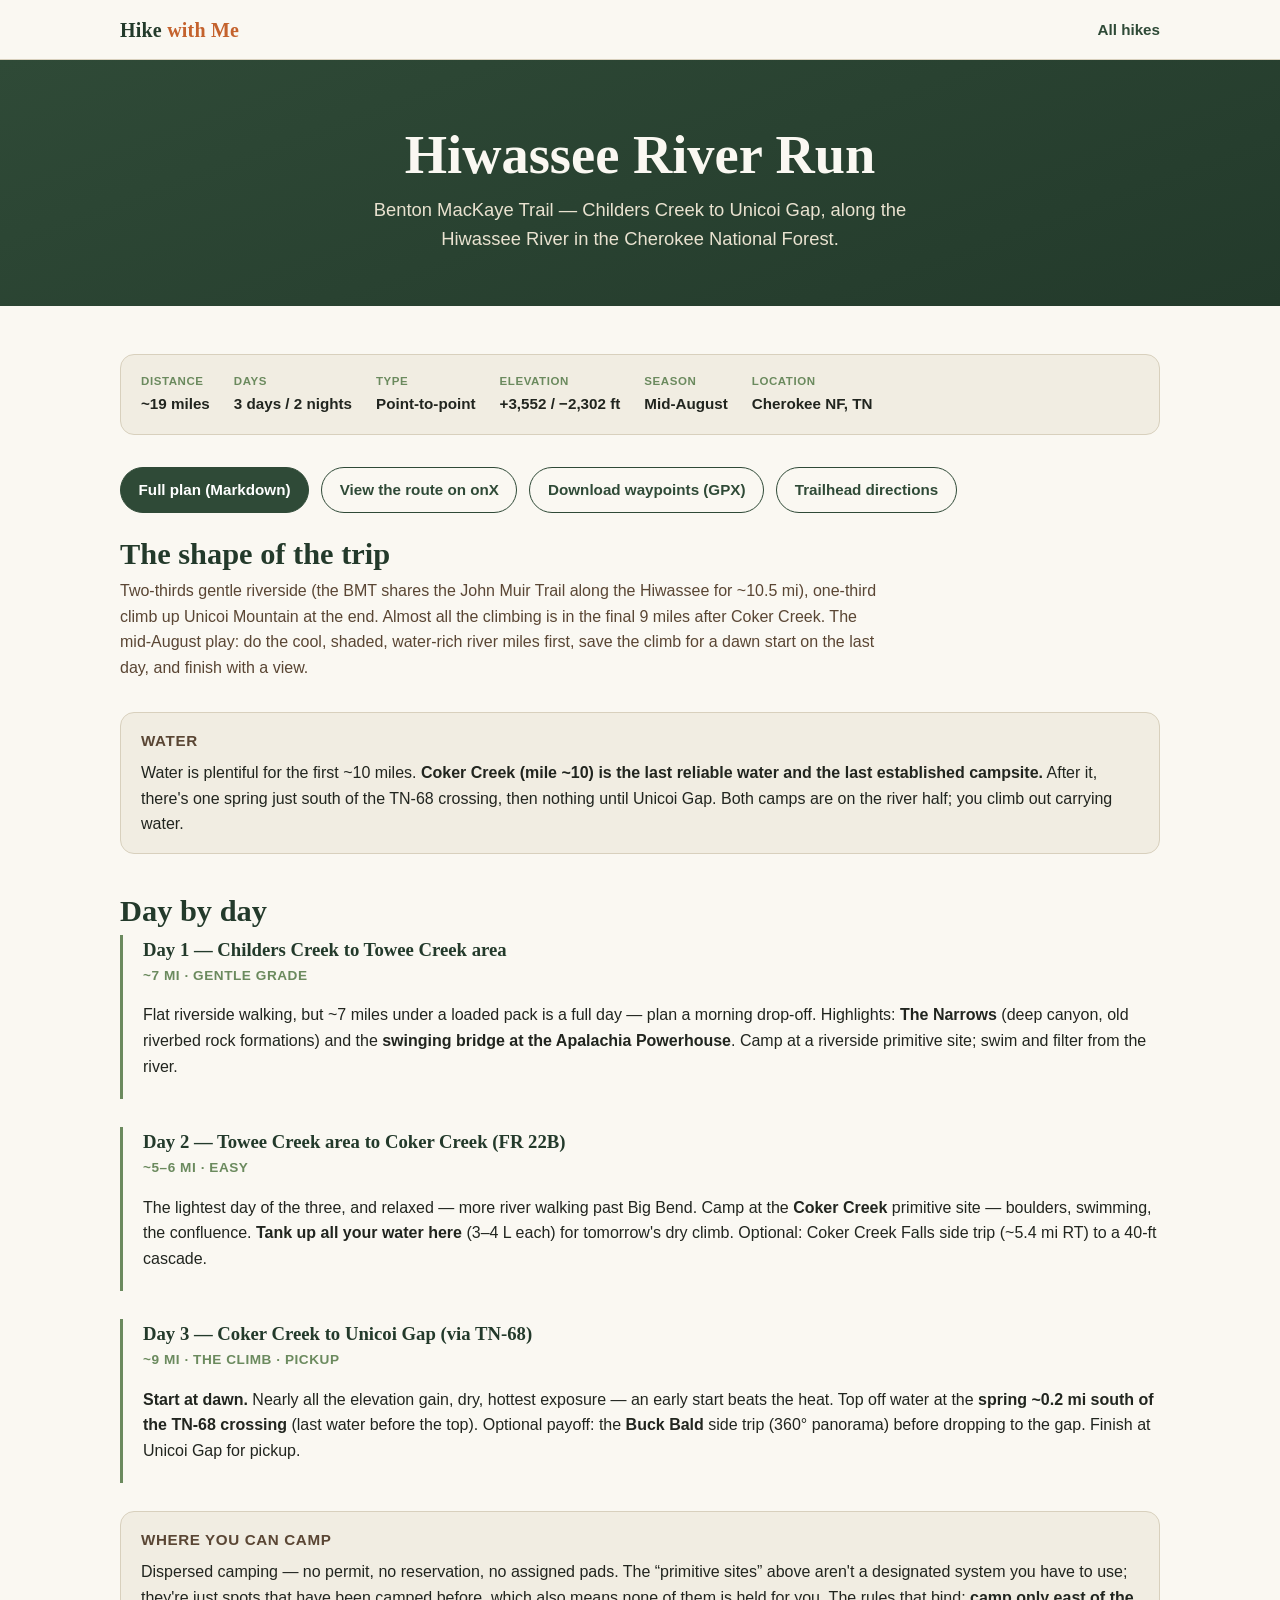
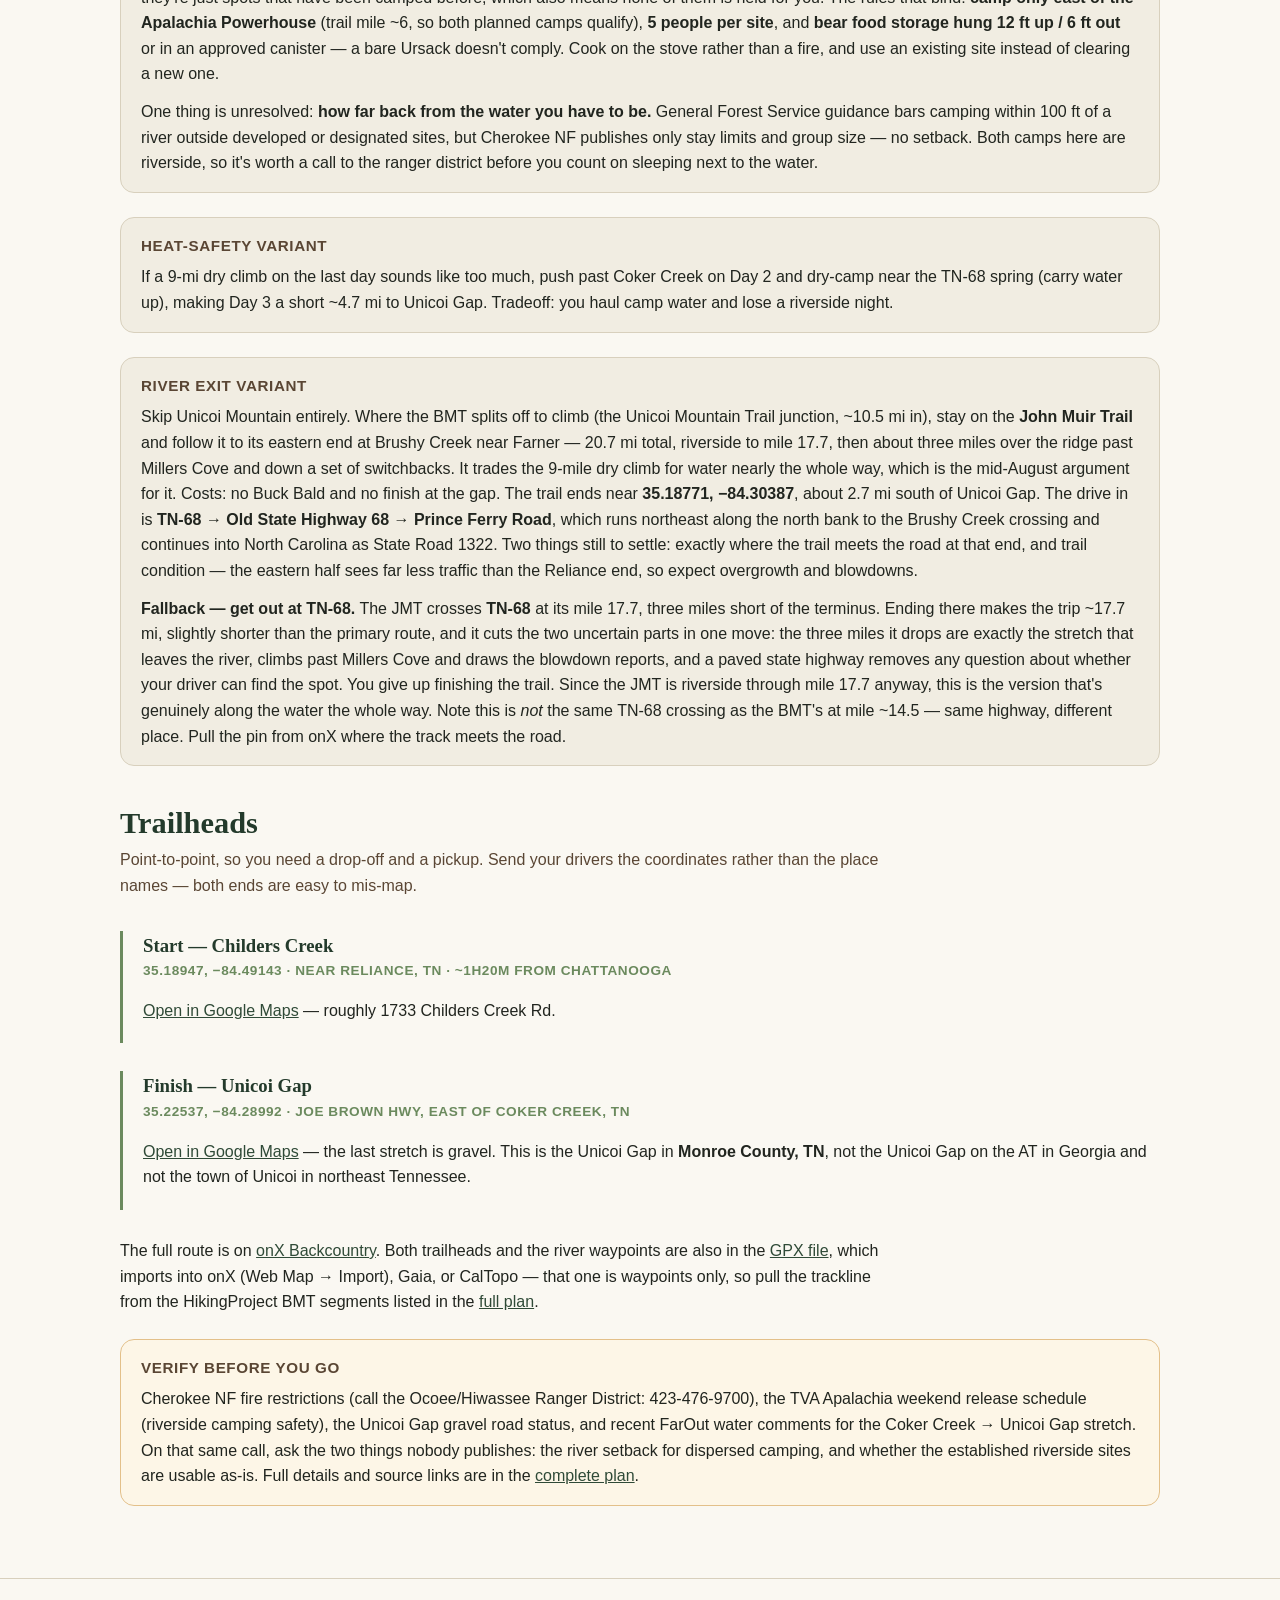
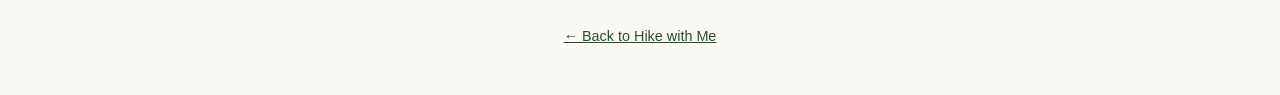
==== commit 82193410: "Hiwassee: add a camping rules section The plan covered water, heat and bears but never said what's a" ====
--- a/hikes/hiwassee-river-bmt/index.html
+++ b/hikes/hiwassee-river-bmt/index.html
@@ -91,6 +91,22 @@
       </div>
 
       <div class="callout">
+        <h4>Where you can camp</h4>
+        <p style="margin:0;">Dispersed camping &mdash; no permit, no reservation, no assigned pads. The
+        &ldquo;primitive sites&rdquo; above aren't a designated system you have to use; they're just spots that
+        have been camped before, which also means none of them is held for you. The rules that bind:
+        <strong>camp only east of the Apalachia Powerhouse</strong> (trail mile ~6, so both planned camps
+        qualify), <strong>5 people per site</strong>, and <strong>bear food storage hung 12 ft up / 6 ft out</strong>
+        or in an approved canister &mdash; a bare Ursack doesn't comply. Cook on the stove rather than a fire, and
+        use an existing site instead of clearing a new one.</p>
+        <p style="margin:0.75rem 0 0;">One thing is unresolved: <strong>how far back from the water you have to
+        be.</strong> General Forest Service guidance bars camping within 100 ft of a river outside developed or
+        designated sites, but Cherokee NF publishes only stay limits and group size &mdash; no setback. Both camps
+        here are riverside, so it's worth a call to the ranger district before you count on sleeping next to the
+        water.</p>
+      </div>
+
+      <div class="callout">
         <h4>Heat-safety variant</h4>
         <p style="margin:0;">If a 9-mi dry climb on the last day sounds like too much, push past Coker Creek on Day 2
         and dry-camp near the TN-68 spring (carry water up), making Day 3 a short ~4.7 mi to Unicoi Gap. Tradeoff: you
@@ -153,8 +169,9 @@
         <h4>Verify before you go</h4>
         <p style="margin:0;">Cherokee NF fire restrictions (call the Ocoee/Hiwassee Ranger District: 423-476-9700),
         the TVA Apalachia weekend release schedule (riverside camping safety), the Unicoi Gap gravel road status, and
-        recent FarOut water comments for the Coker Creek &rarr; Unicoi Gap stretch. Full details and source links are in
-        the <a href="plan.md">complete plan</a>.</p>
+        recent FarOut water comments for the Coker Creek &rarr; Unicoi Gap stretch. On that same call, ask the two
+        things nobody publishes: the river setback for dispersed camping, and whether the established riverside
+        sites are usable as-is. Full details and source links are in the <a href="plan.md">complete plan</a>.</p>
       </div>
 
     </div>
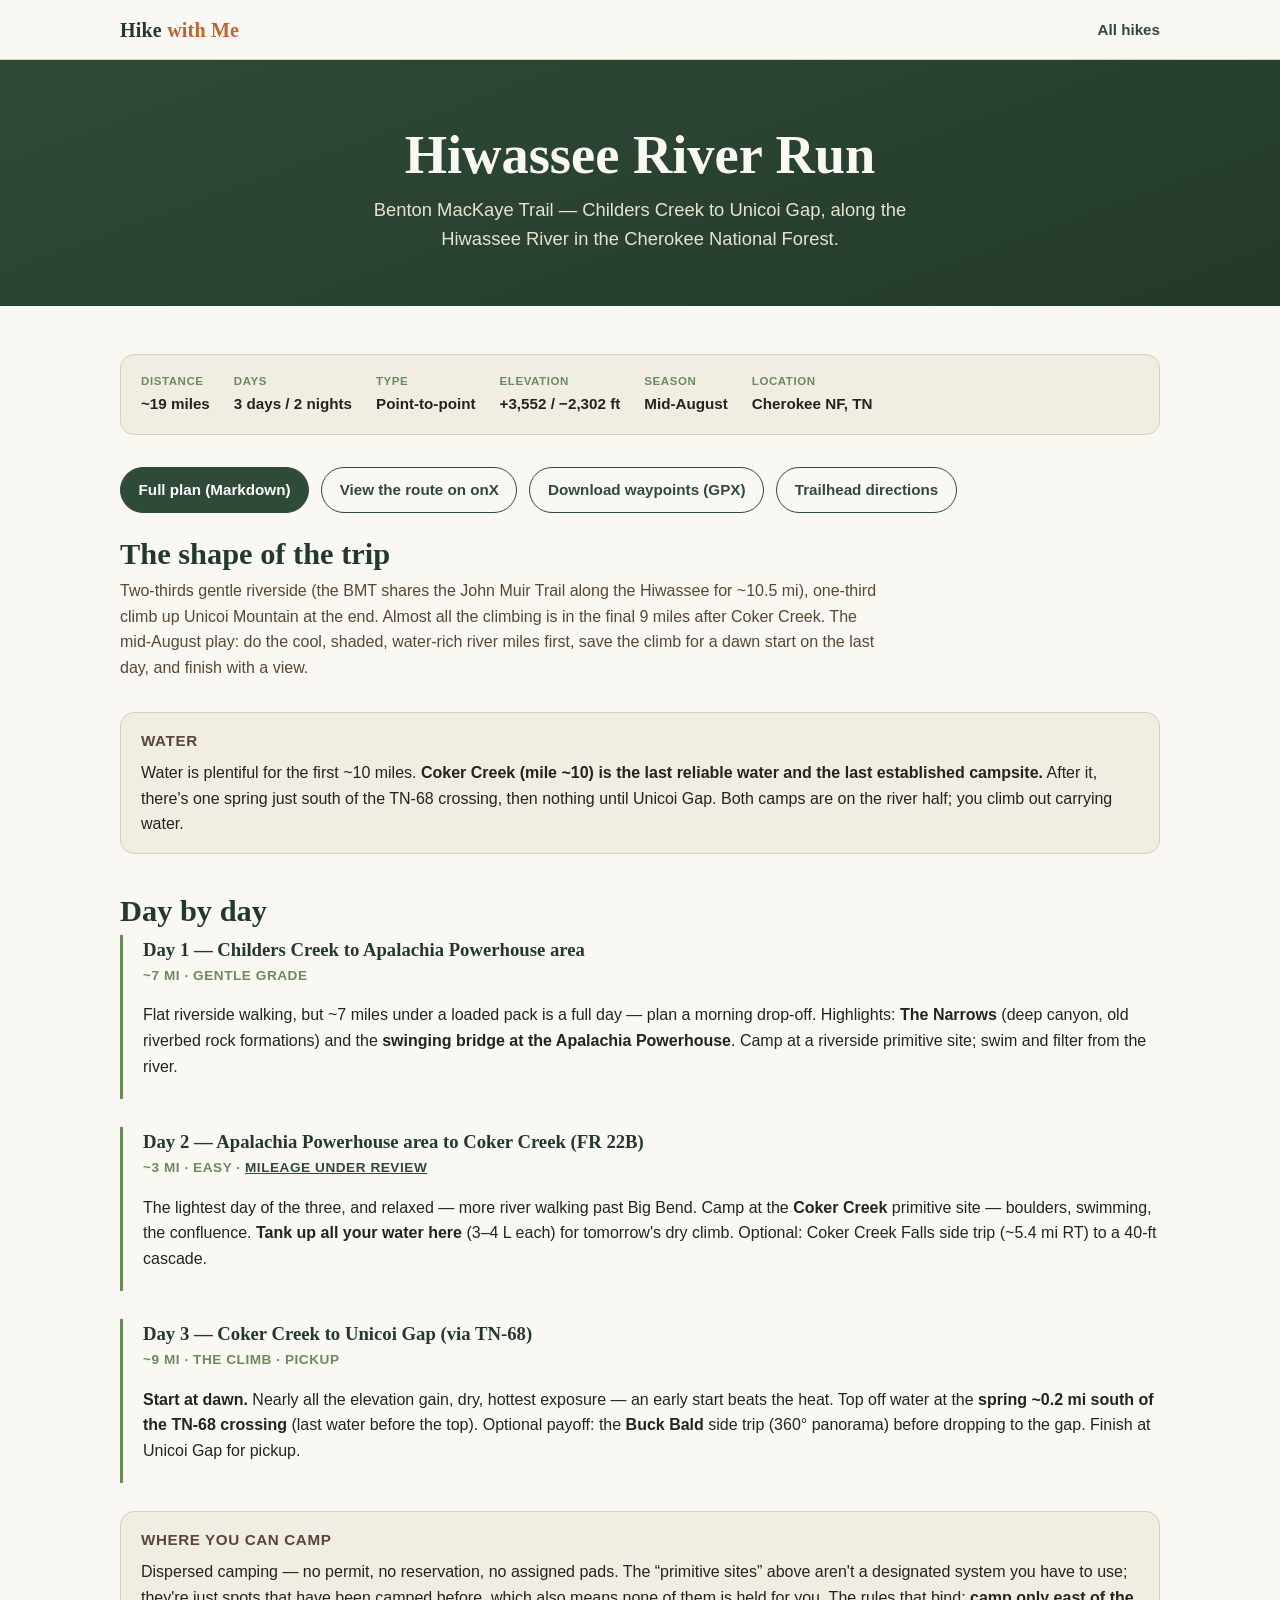
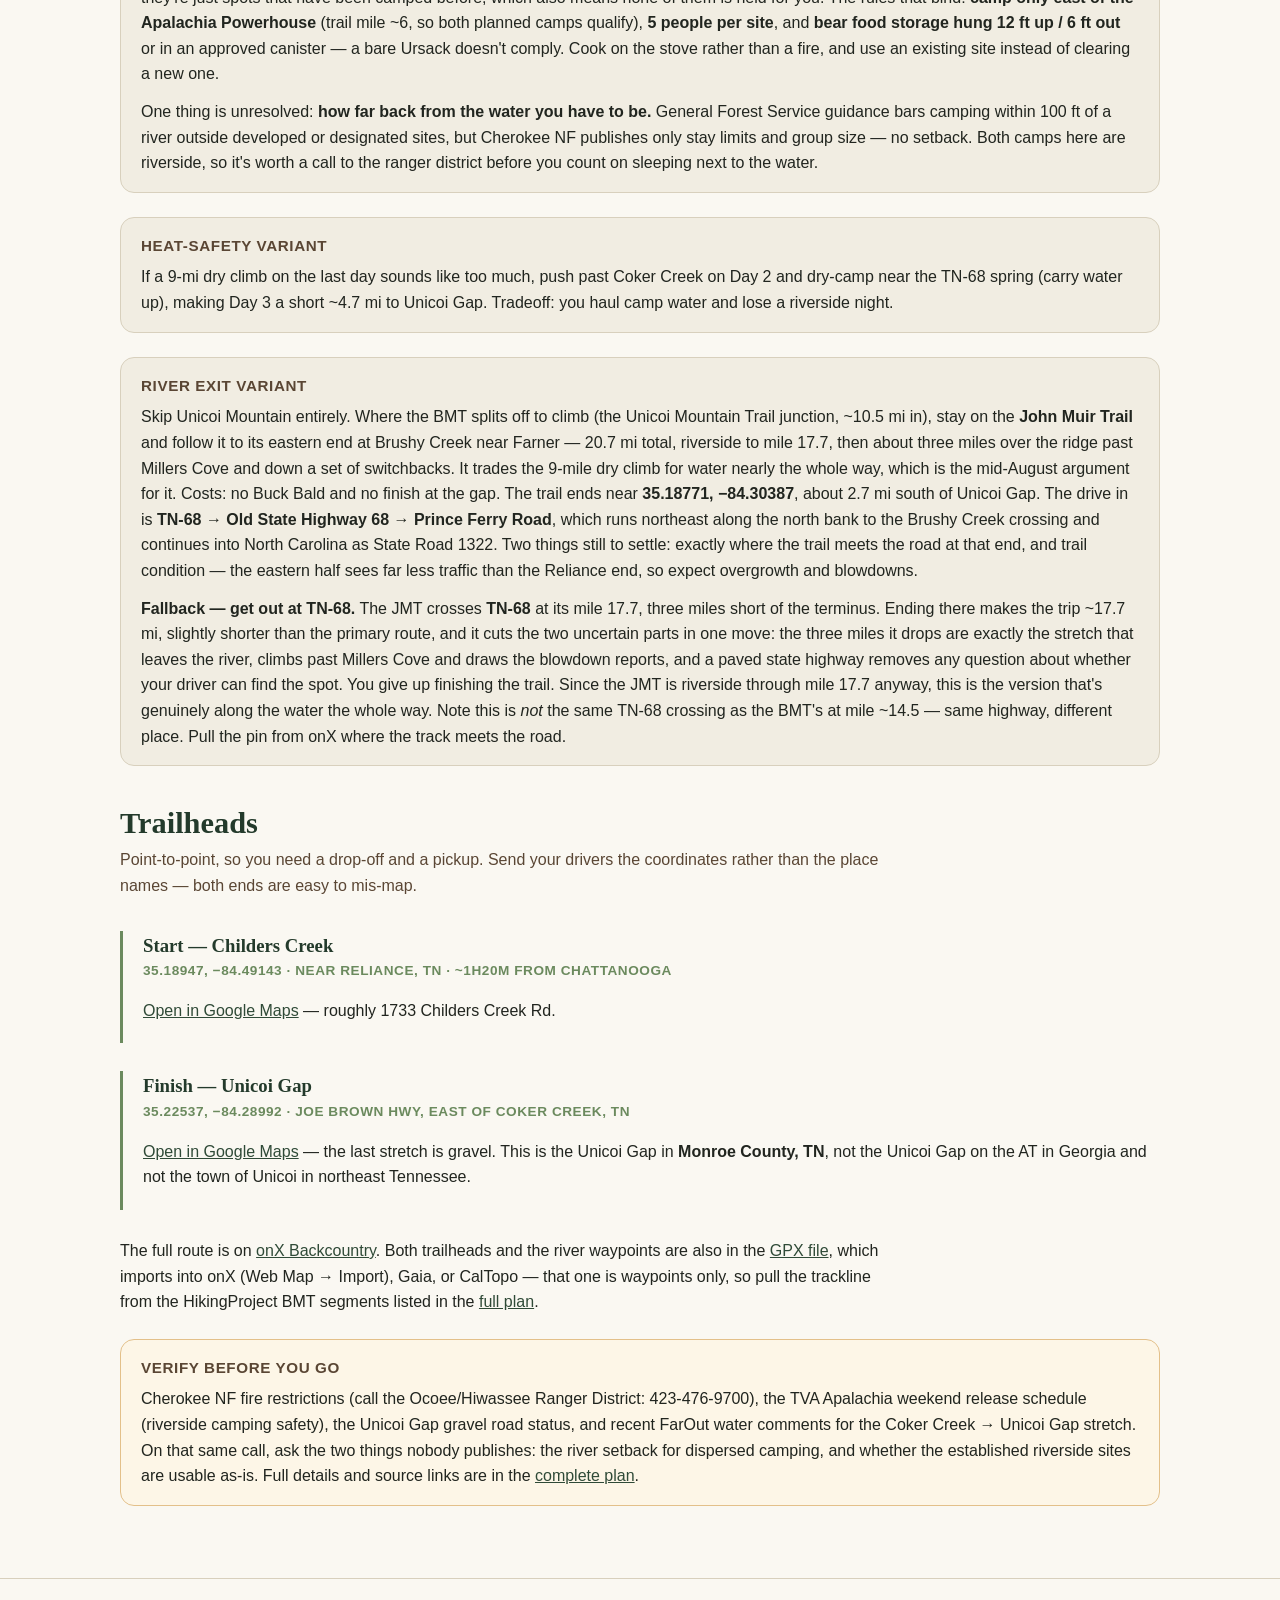
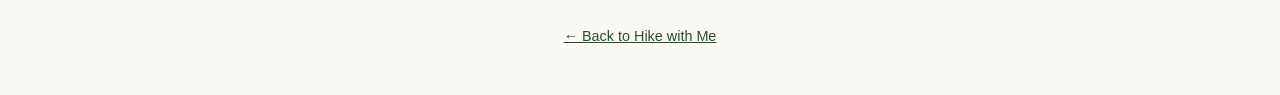
==== commit aa346319: "Hiwassee: relabel Day 1 to the Apalachia Powerhouse area Day 1 was labelled "Childers Creek to Towee" ====
--- a/hikes/hiwassee-river-bmt/index.html
+++ b/hikes/hiwassee-river-bmt/index.html
@@ -64,7 +64,7 @@
       <h2 class="section-title" style="margin-top:2.5rem;">Day by day</h2>
 
       <div class="day">
-        <h3>Day 1 &mdash; Childers Creek to Towee Creek area</h3>
+        <h3>Day 1 &mdash; Childers Creek to Apalachia Powerhouse area</h3>
         <p class="day-stats">~7 mi &middot; gentle grade</p>
         <p>Flat riverside walking, but ~7 miles under a loaded pack is a full day &mdash; plan a morning
         drop-off. Highlights: <strong>The Narrows</strong>
@@ -73,8 +73,8 @@
       </div>
 
       <div class="day">
-        <h3>Day 2 &mdash; Towee Creek area to Coker Creek (FR 22B)</h3>
-        <p class="day-stats">~5&ndash;6 mi &middot; easy</p>
+        <h3>Day 2 &mdash; Apalachia Powerhouse area to Coker Creek (FR 22B)</h3>
+        <p class="day-stats">~3 mi &middot; easy &middot; <a href="plan.md">mileage under review</a></p>
         <p>The lightest day of the three, and relaxed &mdash; more river walking past Big Bend. Camp at the
         <strong>Coker Creek</strong> primitive site &mdash; boulders,
         swimming, the confluence. <strong>Tank up all your water here</strong> (3&ndash;4 L each) for tomorrow's dry climb.
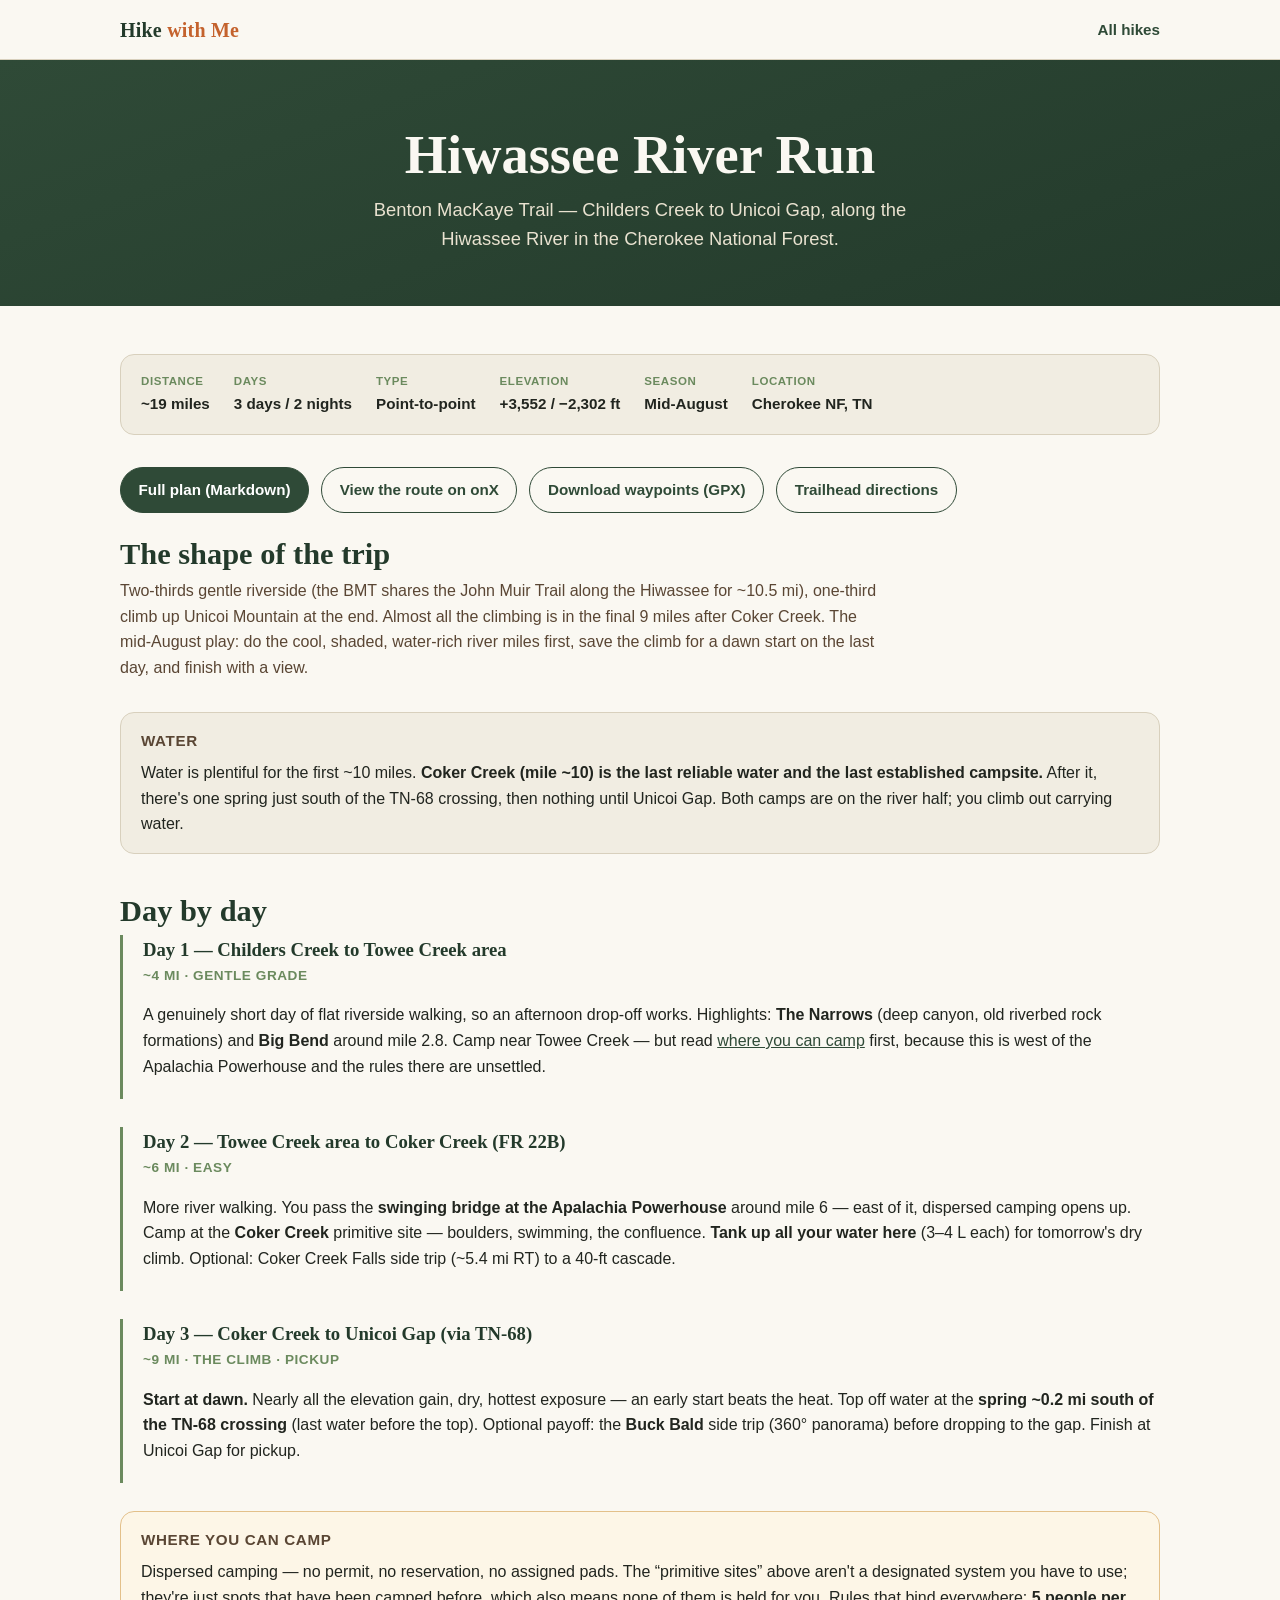
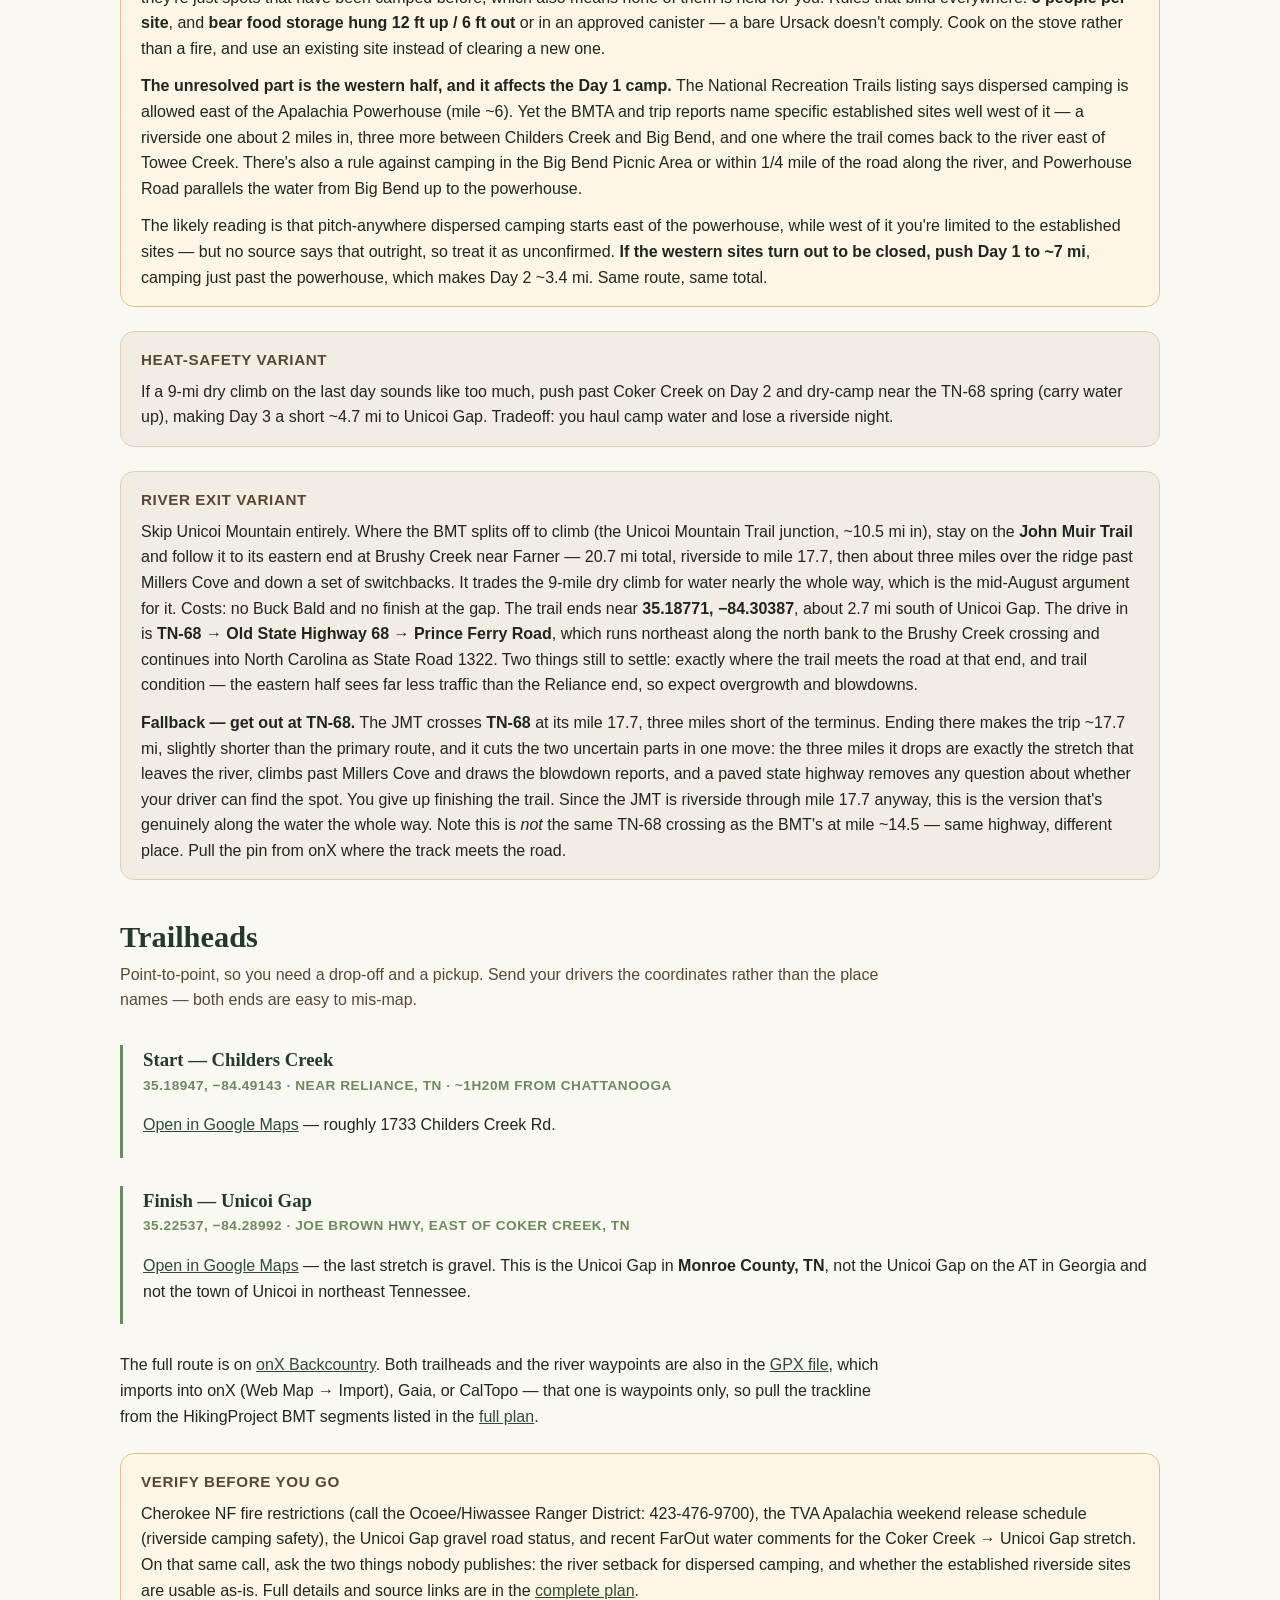
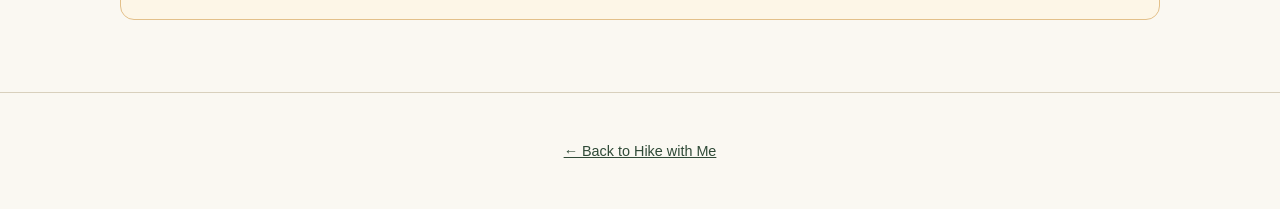
==== commit 6674d269: "Hiwassee: correct the day split and document the campsite conflict BMTA and a Big Bend -> Coker Cree" ====
--- a/hikes/hiwassee-river-bmt/index.html
+++ b/hikes/hiwassee-river-bmt/index.html
@@ -64,20 +64,22 @@
       <h2 class="section-title" style="margin-top:2.5rem;">Day by day</h2>
 
       <div class="day">
-        <h3>Day 1 &mdash; Childers Creek to Apalachia Powerhouse area</h3>
-        <p class="day-stats">~7 mi &middot; gentle grade</p>
-        <p>Flat riverside walking, but ~7 miles under a loaded pack is a full day &mdash; plan a morning
-        drop-off. Highlights: <strong>The Narrows</strong>
-        (deep canyon, old riverbed rock formations) and the <strong>swinging bridge at the Apalachia Powerhouse</strong>.
-        Camp at a riverside primitive site; swim and filter from the river.</p>
+        <h3>Day 1 &mdash; Childers Creek to Towee Creek area</h3>
+        <p class="day-stats">~4 mi &middot; gentle grade</p>
+        <p>A genuinely short day of flat riverside walking, so an afternoon drop-off works. Highlights:
+        <strong>The Narrows</strong> (deep canyon, old riverbed rock formations) and <strong>Big Bend</strong>
+        around mile 2.8. Camp near Towee Creek &mdash; but read
+        <a href="#camping">where you can camp</a> first, because this is west of the Apalachia Powerhouse and the
+        rules there are unsettled.</p>
       </div>
 
       <div class="day">
-        <h3>Day 2 &mdash; Apalachia Powerhouse area to Coker Creek (FR 22B)</h3>
-        <p class="day-stats">~3 mi &middot; easy &middot; <a href="plan.md">mileage under review</a></p>
-        <p>The lightest day of the three, and relaxed &mdash; more river walking past Big Bend. Camp at the
-        <strong>Coker Creek</strong> primitive site &mdash; boulders,
-        swimming, the confluence. <strong>Tank up all your water here</strong> (3&ndash;4 L each) for tomorrow's dry climb.
+        <h3>Day 2 &mdash; Towee Creek area to Coker Creek (FR 22B)</h3>
+        <p class="day-stats">~6 mi &middot; easy</p>
+        <p>More river walking. You pass the <strong>swinging bridge at the Apalachia Powerhouse</strong> around
+        mile 6 &mdash; east of it, dispersed camping opens up. Camp at the <strong>Coker Creek</strong> primitive
+        site &mdash; boulders, swimming, the confluence. <strong>Tank up all your water here</strong>
+        (3&ndash;4 L each) for tomorrow's dry climb.
         Optional: Coker Creek Falls side trip (~5.4 mi RT) to a 40-ft cascade.</p>
       </div>
 
@@ -90,20 +92,25 @@
         to the gap. Finish at Unicoi Gap for pickup.</p>
       </div>
 
-      <div class="callout">
+      <div class="callout callout--warn" id="camping">
         <h4>Where you can camp</h4>
         <p style="margin:0;">Dispersed camping &mdash; no permit, no reservation, no assigned pads. The
         &ldquo;primitive sites&rdquo; above aren't a designated system you have to use; they're just spots that
-        have been camped before, which also means none of them is held for you. The rules that bind:
-        <strong>camp only east of the Apalachia Powerhouse</strong> (trail mile ~6, so both planned camps
-        qualify), <strong>5 people per site</strong>, and <strong>bear food storage hung 12 ft up / 6 ft out</strong>
+        have been camped before, which also means none of them is held for you. Rules that bind everywhere:
+        <strong>5 people per site</strong>, and <strong>bear food storage hung 12 ft up / 6 ft out</strong>
         or in an approved canister &mdash; a bare Ursack doesn't comply. Cook on the stove rather than a fire, and
         use an existing site instead of clearing a new one.</p>
-        <p style="margin:0.75rem 0 0;">One thing is unresolved: <strong>how far back from the water you have to
-        be.</strong> General Forest Service guidance bars camping within 100 ft of a river outside developed or
-        designated sites, but Cherokee NF publishes only stay limits and group size &mdash; no setback. Both camps
-        here are riverside, so it's worth a call to the ranger district before you count on sleeping next to the
-        water.</p>
+        <p style="margin:0.75rem 0 0;"><strong>The unresolved part is the western half, and it affects the Day 1
+        camp.</strong> The National Recreation Trails listing says dispersed camping is allowed east of the
+        Apalachia Powerhouse (mile ~6). Yet the BMTA and trip reports name specific established sites well west of
+        it &mdash; a riverside one about 2 miles in, three more between Childers Creek and Big Bend, and one where
+        the trail comes back to the river east of Towee Creek. There's also a rule against camping in the Big Bend
+        Picnic Area or within 1/4 mile of the road along the river, and Powerhouse Road parallels the water from Big
+        Bend up to the powerhouse.</p>
+        <p style="margin:0.75rem 0 0;">The likely reading is that pitch-anywhere dispersed camping starts east of
+        the powerhouse, while west of it you're limited to the established sites &mdash; but no source says that
+        outright, so treat it as unconfirmed. <strong>If the western sites turn out to be closed, push Day 1 to
+        ~7 mi</strong>, camping just past the powerhouse, which makes Day 2 ~3.4 mi. Same route, same total.</p>
       </div>
 
       <div class="callout">
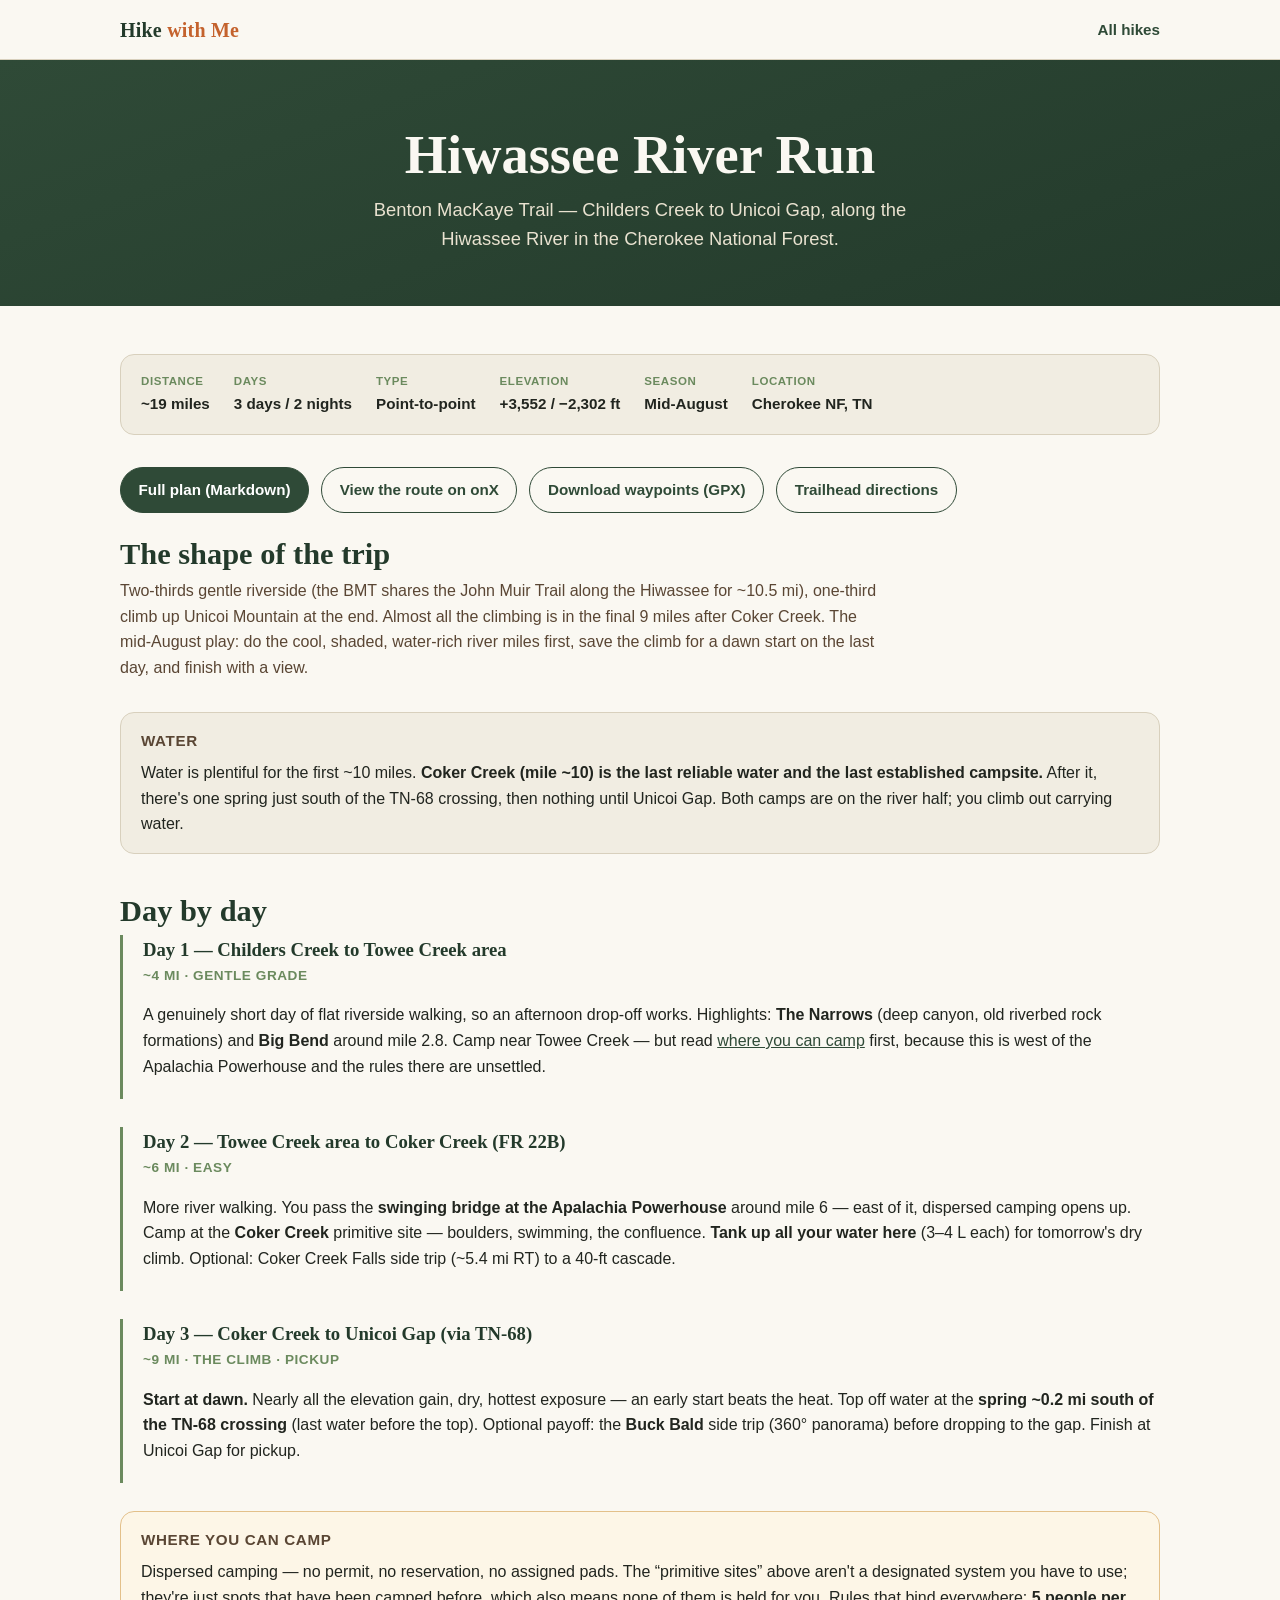
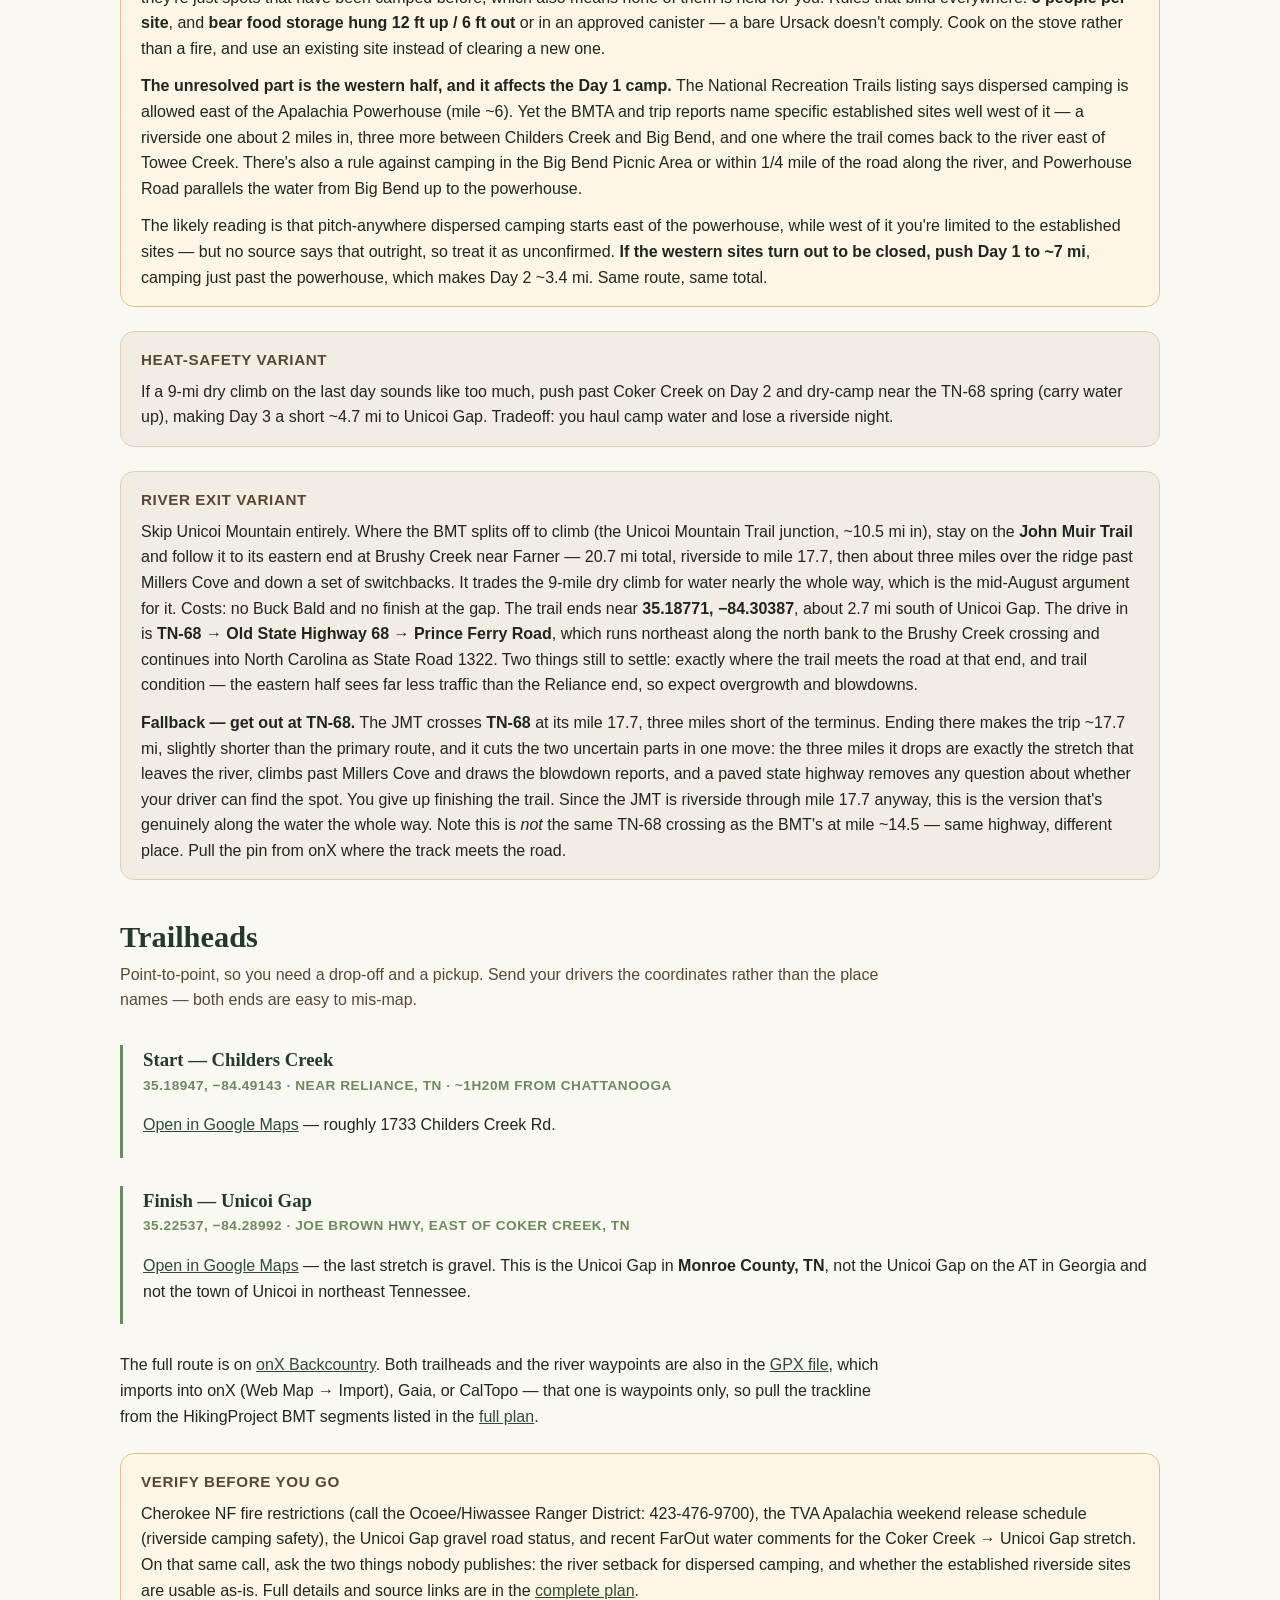
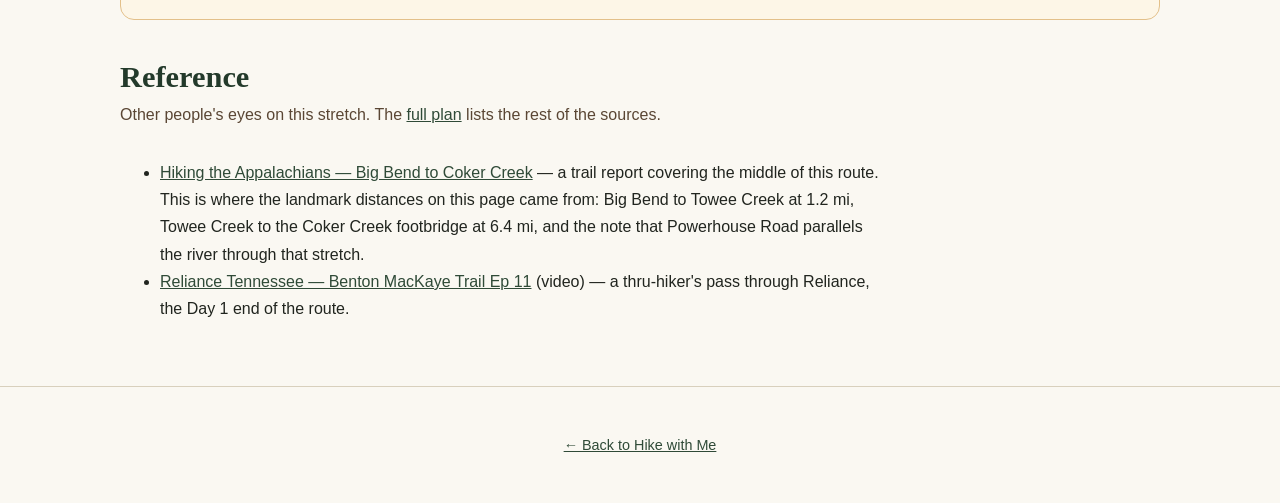
==== commit ffbefec5: "Hiwassee: add a Reference section with outside sources Two links, on the page and in the plan's Key " ====
--- a/hikes/hiwassee-river-bmt/index.html
+++ b/hikes/hiwassee-river-bmt/index.html
@@ -181,6 +181,22 @@
         sites are usable as-is. Full details and source links are in the <a href="plan.md">complete plan</a>.</p>
       </div>
 
+      <h2 class="section-title" id="reference" style="margin-top:2.5rem;">Reference</h2>
+      <p class="section-lead" style="max-width: 48rem;">
+        Other people's eyes on this stretch. The <a href="plan.md">full plan</a> lists the rest of the sources.
+      </p>
+
+      <ul style="max-width: 48rem; line-height: 1.7;">
+        <li><a href="https://www.hikingtheappalachians.com/trail-reports/benton-mackaye-trail-big-bend-to-coker-creek-reliance-tennessee"
+               target="_blank" rel="noopener">Hiking the Appalachians &mdash; Big Bend to Coker Creek</a>
+            &mdash; a trail report covering the middle of this route. This is where the landmark distances on
+            this page came from: Big Bend to Towee Creek at 1.2 mi, Towee Creek to the Coker Creek footbridge at
+            6.4 mi, and the note that Powerhouse Road parallels the river through that stretch.</li>
+        <li><a href="https://www.youtube.com/watch?v=z39dqP6vO-E"
+               target="_blank" rel="noopener">Reliance Tennessee &mdash; Benton MacKaye Trail Ep 11</a> (video)
+            &mdash; a thru-hiker's pass through Reliance, the Day 1 end of the route.</li>
+      </ul>
+
     </div>
   </section>
 
